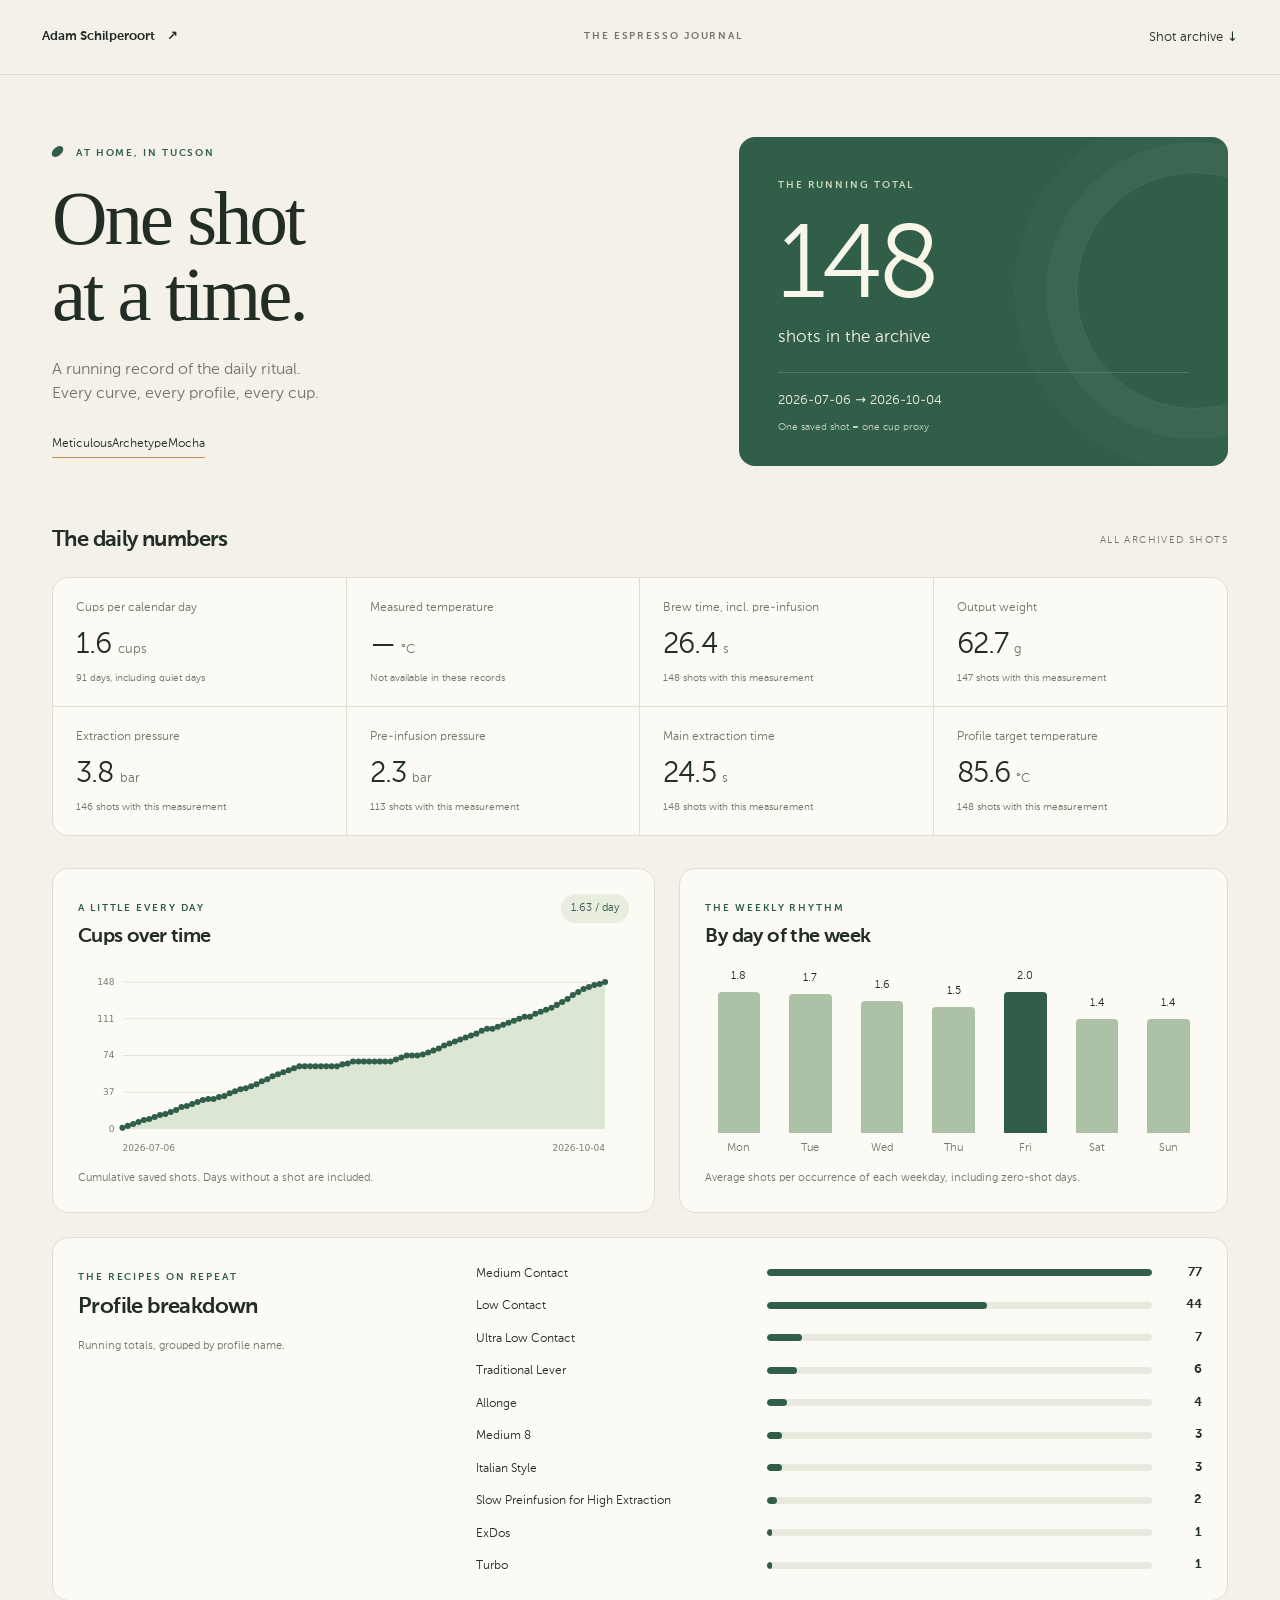
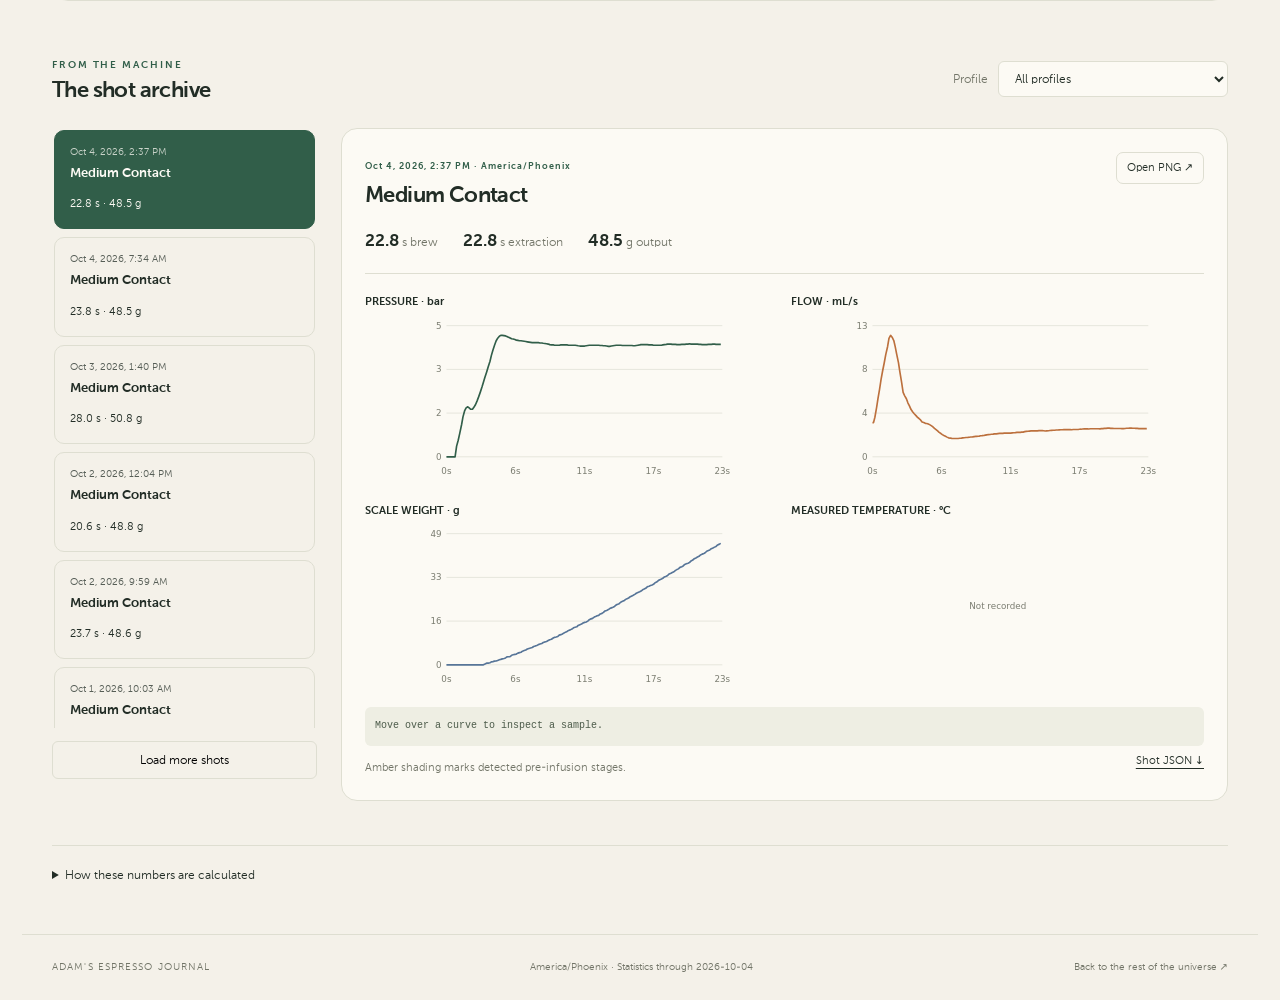
==== espresso/index.html @ 2bc86b88 "Espresso: install dashboard" ====
<!doctype html>
<html lang="en">
<head>
  <meta charset="utf-8">
  <meta name="viewport" content="width=device-width,initial-scale=1">
  <meta name="description" content="Adam's espresso journal: Meticulous extraction curves, profiles and brewing statistics.">
  <title>Espresso journal · Adam Schilperoort</title>
  <link rel="stylesheet" href="style.css">
  <script src="app.js" defer></script>
</head>
<body>
<header class="top"><a href="/">Adam Schilperoort <span>↗</span></a><span class="edition">THE ESPRESSO JOURNAL</span><a href="#shots">Shot archive ↓</a></header>
<main>
  <section class="hero">
    <div><div class="eyebrow"><span class="bean"></span> AT HOME, IN TUCSON</div><h1>One shot<br>at a time.</h1><p>A running record of the daily ritual.<br>Every curve, every profile, every cup.</p><div class="machine" id="machine">Meticulous</div></div>
    <div class="total-card"><span class="eyebrow">THE RUNNING TOTAL</span><strong id="total">—</strong><span class="total-label">shots in the archive</span><div class="rule"></div><p id="date-range">Loading your espresso journal…</p><small>One saved shot = one cup proxy</small></div>
  </section>
  <p id="notice" role="status" class="notice">Loading shot data…</p>
  <section aria-labelledby="averages-title"><div class="section-title"><h2 id="averages-title">The daily numbers</h2><span>ALL ARCHIVED SHOTS</span></div><div id="metrics" class="metrics"></div></section>
  <section class="charts" aria-label="Brewing habits">
    <article class="panel cumulative"><div class="panel-heading"><div><span class="eyebrow">A LITTLE EVERY DAY</span><h2>Cups over time</h2></div><span id="daily-average" class="pill">— / day</span></div><div id="cumulative" class="chart-host"></div><p class="caption">Cumulative saved shots. Days without a shot are included.</p></article>
    <article class="panel"><div class="panel-heading"><div><span class="eyebrow">THE WEEKLY RHYTHM</span><h2>By day of the week</h2></div></div><div id="weekdays" class="weekdays"></div><p class="caption">Average shots per occurrence of each weekday, including zero-shot days.</p></article>
  </section>
  <section class="profiles panel" aria-labelledby="profiles-title"><div><span class="eyebrow">THE RECIPES ON REPEAT</span><h2 id="profiles-title">Profile breakdown</h2><p class="caption">Running totals, grouped by profile name.</p></div><div id="profiles" class="profile-bars"></div></section>
  <section id="shots" aria-labelledby="shots-title"><div class="section-title"><div><span class="eyebrow">FROM THE MACHINE</span><h2 id="shots-title">The shot archive</h2></div><label class="filter">Profile <select id="profile-filter"><option value="">All profiles</option></select></label></div>
    <div class="archive"><aside class="shot-list-panel"><div id="shot-list" class="shot-list"></div><button id="more" class="more" hidden>Load more shots</button></aside>
      <article class="selected panel"><div class="selected-top"><div><span class="eyebrow" id="shot-date">SELECT A SHOT</span><h2 id="shot-name">Extraction curves</h2></div><a id="png-link" class="button" hidden target="_blank" rel="noopener">Open PNG ↗</a></div><div id="shot-metrics" class="shot-metrics"></div><div id="curves" class="curves"><p class="empty">Shots will appear here after the first import.</p></div><div id="readout" class="readout" aria-live="polite">Move over a curve to inspect a sample.</div><div class="selected-footer"><p class="caption">Amber shading marks detected pre-infusion stages.</p><a id="json-link" hidden>Shot JSON ↓</a></div></article>
    </div>
  </section>
  <details class="method"><summary>How these numbers are calculated</summary><p>All timestamps use the displayed local timezone. A saved shot is a cup proxy and can include an aborted brew; this is an archive count, not a physical cup counter. Heating and purge are excluded by matching recorded states to the profile’s stage names.</p><p>Brew time includes pre-infusion. Main extraction time excludes stages identified as pre-infusion. Within a shot, measured pressure and temperature are weighted by the time represented by each sample; across shots, each available shot mean has equal weight. Missing measurements are excluded, never treated as zero. The sample count appears beneath each average.</p><p>Output weight is the peak nonnegative scale reading during brewing and immediate draining, before cup removal/purge. This estimate can include scale noise. Target temperature comes from the profile and is separate from measured temperature. Pre-infusion detection uses configurable stage names/patterns; unnamed or differently named phases may need local configuration.</p><p>Daily averages span the first archived shot through the statistics date, including quiet days. Weekday averages use the number of Mondays, Tuesdays, etc. in that same period. Only history still available when collection began can be imported.</p></details>
</main>
<footer><span>ADAM'S ESPRESSO JOURNAL</span><span id="footer-date">Meticulous · Five-minute collection</span><a href="/">Back to the rest of the universe ↗</a></footer>
</body>
</html>
---- espresso/style.css ----
@font-face{font-family:Museo;src:url('/nc_assets/fonts/museo-sans-300-webfont.woff') format('woff');font-weight:300;font-display:swap}
@font-face{font-family:Museo;src:url('/nc_assets/fonts/museo-sans-700-webfont.woff') format('woff');font-weight:700;font-display:swap}
:root{--paper:#f4f1e9;--card:#fcfaf4;--ink:#222d26;--muted:#727568;--green:#315e49;--line:#deded1;--amber:#c9904d;--round:16px}
*{box-sizing:border-box}html{scroll-behavior:smooth}body{margin:0;background:var(--paper);color:var(--ink);font-family:Museo,system-ui,-apple-system,sans-serif;font-weight:300;line-height:1.5}a{color:inherit;text-underline-offset:4px}button,select{font:inherit}button,a,select{touch-action:manipulation}button:focus-visible,a:focus-visible,select:focus-visible,summary:focus-visible{outline:3px solid var(--amber);outline-offset:4px}
.top{max-width:1320px;margin:auto;padding:27px 42px;display:flex;align-items:center;justify-content:space-between;border-bottom:1px solid var(--line);font-size:13px}.top a{text-decoration:none}.top a:first-child{font-weight:700}.top a span{margin-left:9px}.edition,.eyebrow{font-size:10px;font-weight:700;letter-spacing:1.9px}.edition{color:var(--muted)}main{max-width:1236px;margin:auto;padding:0 30px 50px}.hero{display:grid;grid-template-columns:1.2fr 1fr;gap:100px;align-items:center;padding:62px 0 58px}.hero h1{font-family:Georgia,serif;font-weight:400;font-size:clamp(52px,6vw,88px);line-height:.99;letter-spacing:-3px;margin:20px 0 24px}.hero p{color:var(--muted);font-size:16px}.eyebrow{color:var(--green)}.bean{display:inline-block;width:9px;height:13px;background:var(--green);border-radius:65% 40% 65% 40%;transform:rotate(35deg);margin:0 10px -2px 1px}.machine{display:inline-block;margin-top:13px;font-size:12px;border-bottom:1px solid var(--amber);padding-bottom:5px}.total-card{background:var(--green);color:#f8f5e9;border-radius:var(--round);padding:34px 39px 29px;position:relative;overflow:hidden;min-height:320px}.total-card:after{content:'';position:absolute;width:235px;height:235px;border:1px solid #ffffff18;border-radius:50%;right:-85px;top:35px;box-shadow:0 0 0 30px #ffffff08,0 0 0 62px #ffffff04;pointer-events:none}.total-card .eyebrow{color:#cdd6bb}.total-card strong{display:block;font-size:104px;line-height:1.2;font-weight:300;letter-spacing:-5px;margin-top:5px}.total-label{font-size:17px}.rule{height:1px;background:#ffffff28;margin-top:22px}.total-card p{color:#ecebdd;font-size:13px;margin:17px 0 4px}.total-card small{font-size:10px;color:#c5d0b9}.notice{font-size:13px;padding:12px 16px;border:1px solid var(--line);border-radius:8px}.notice:empty{display:none}.section-title{display:flex;align-items:center;justify-content:space-between;gap:18px;margin:0 0 20px}.section-title h2{margin:0}.section-title>span{font-size:10px;letter-spacing:1.4px;color:var(--muted)}h2{font-weight:700;font-size:22px;letter-spacing:-.6px;margin:4px 0 8px}.metrics{display:grid;grid-template-columns:repeat(4,1fr);border:1px solid var(--line);border-radius:var(--round);overflow:hidden;margin-bottom:32px;background:var(--card)}.metric{padding:20px 23px;border-right:1px solid var(--line);border-bottom:1px solid var(--line)}.metric:nth-child(4n){border-right:0}.metric:nth-last-child(-n+4){border-bottom:0}.metric label{display:block;color:var(--muted);font-size:12px}.metric strong{font-size:29px;font-weight:300;line-height:1.9;letter-spacing:-.8px}.metric .unit{font-size:13px;color:var(--muted);margin-left:6px}.metric small{display:block;font-size:10px;color:var(--muted)}.charts{display:grid;grid-template-columns:1.1fr 1fr;gap:24px;margin-bottom:24px}.panel{background:var(--card);border:1px solid var(--line);border-radius:var(--round);padding:25px}.panel-heading{display:flex;align-items:flex-start;justify-content:space-between;gap:12px}.panel-heading h2{font-size:20px}.pill{font-size:11px;padding:6px 10px;background:#e8eddf;border-radius:25px;white-space:nowrap;color:var(--green)}.caption{font-size:11px;color:var(--muted);margin:14px 0 0}.chart-host{height:186px;margin-top:10px}.chart-host svg{width:100%;height:100%}.weekdays{height:196px;display:flex;align-items:end;justify-content:space-around;gap:11px;padding:32px 3px 0}.weekday{height:100%;display:flex;flex-direction:column;justify-content:end;align-items:center;width:100%;gap:7px}.weekday .bar{min-height:2px;width:70%;background:#adc1a6;border-radius:4px 4px 0 0;position:relative}.weekday .bar.peak{background:var(--green)}.weekday .bar span{position:absolute;top:-24px;left:50%;transform:translateX(-50%);font-size:11px}.weekday label{font-size:11px;color:var(--muted)}.profiles{display:grid;grid-template-columns:1fr 2fr;gap:35px;align-items:start;margin-bottom:50px}.profile-bars{display:grid;gap:13px}.profile-row{display:grid;grid-template-columns:minmax(100px,1fr) 1.4fr 34px;gap:16px;align-items:center;font-size:12px}.profile-name{overflow-wrap:anywhere}.track{height:7px;background:#e9e8dd;border-radius:9px;overflow:hidden}.track div{height:100%;background:var(--green);border-radius:9px}.profile-row b{text-align:right;font-size:13px}.filter{font-size:12px;display:flex;gap:10px;align-items:center;color:var(--muted)}select{background:var(--card);border:1px solid var(--line);border-radius:6px;padding:9px 12px;max-width:230px;color:var(--ink);font-size:12px}.archive{display:grid;grid-template-columns:265px minmax(0,1fr);gap:24px}.shot-list-panel{min-width:0}.shot-list{display:grid;gap:8px;max-height:600px;overflow:auto;padding:2px}.shot-row{background:transparent;border:1px solid var(--line);border-radius:10px;padding:14px 15px;text-align:left;width:100%;color:var(--ink);cursor:pointer}.shot-row:hover{background:#eeede1}.shot-row.active{background:var(--green);color:var(--card);border-color:var(--green)}.shot-row span{display:block;font-size:10px;opacity:.75}.shot-row strong{display:block;font-size:13px;margin:4px 0 7px;overflow-wrap:anywhere}.shot-row small{font-size:11px}.selected{padding:23px;min-width:0}.selected-top{display:flex;align-items:start;justify-content:space-between;gap:12px}.selected-top h2{overflow-wrap:anywhere}.selected-top .eyebrow{font-size:9px;letter-spacing:1px}.button{display:inline-block;border:1px solid var(--line);border-radius:7px;padding:7px 10px;white-space:nowrap;font-size:11px;text-decoration:none}.shot-metrics{display:flex;gap:25px;flex-wrap:wrap;border-bottom:1px solid var(--line);padding:8px 0 19px;margin-bottom:17px;font-size:12px;color:var(--muted)}.shot-metrics b{font-weight:700;font-size:17px;color:var(--ink);margin-right:3px}.curves{display:grid;grid-template-columns:1fr 1fr;gap:16px 12px}.curve{min-width:0}.curve h3{font-size:11px;font-weight:700;margin:3px 0}.curve svg{display:block;width:100%;height:170px;overflow:visible;touch-action:pan-y}.readout{font:10px/1.7 ui-monospace,monospace;background:#eeeee3;min-height:39px;padding:10px;border-radius:6px;margin-top:15px;color:#4c5b4a}.selected-footer{display:flex;align-items:center;justify-content:space-between;gap:10px}.selected-footer a{font-size:11px;white-space:nowrap}.more{margin:13px 0;width:100%;background:transparent;border:1px solid var(--line);padding:9px;border-radius:6px;cursor:pointer;font-size:12px}.method{border-top:1px solid var(--line);margin-top:44px;padding-top:20px;font-size:12px;color:var(--muted)}.method summary{cursor:pointer;color:var(--ink)}.method p{max-width:900px}.empty{color:var(--muted);font-size:13px}.error{color:#984a37}footer{border-top:1px solid var(--line);max-width:1236px;margin:auto;padding:25px 30px;display:flex;justify-content:space-between;gap:18px;font-size:10px;color:var(--muted)}footer span:first-child{letter-spacing:1.1px}footer a{text-decoration:none}svg text{font-family:system-ui,sans-serif;fill:#7a7c70;font-size:9px}[hidden]{display:none!important}
@media(min-width:1400px){.hero{gap:160px}}
@media(max-width:900px){.hero{gap:40px}.archive{grid-template-columns:220px minmax(0,1fr)}.curves{grid-template-columns:1fr}.metric{padding:16px}.profiles{grid-template-columns:1fr;gap:20px}.charts{gap:15px}.panel{padding:20px}.total-card{padding:28px}}
@media(max-width:640px){.top{padding:20px}.edition{display:none}main{padding:0 18px 30px}.hero{padding:36px 0;grid-template-columns:1fr;gap:27px}.hero h1{font-size:66px}.hero p{font-size:14px}.total-card{min-height:0;padding:25px}.total-card strong{font-size:85px}.metrics{grid-template-columns:1fr 1fr}.metric:nth-child(2n){border-right:0}.metric:nth-last-child(-n+4){border-bottom:1px solid var(--line)}.metric:nth-last-child(-n+2){border-bottom:0}.charts,.archive{grid-template-columns:1fr}.section-title{align-items:end}.section-title>span{font-size:8px}.shot-list{max-height:250px;grid-template-columns:1fr 1fr}.curves{grid-template-columns:1fr 1fr}.selected{padding:16px}.selected-top{flex-wrap:wrap}.curves svg{height:145px}.filter{display:block}.filter select{display:block;max-width:150px}.profile-row{grid-template-columns:minmax(110px,1fr) 1fr 25px;gap:10px}.profiles{margin-bottom:35px}.shot-metrics{gap:14px}.selected-footer{align-items:end}.selected-footer .caption{font-size:10px}footer{padding:20px;flex-wrap:wrap}footer span:nth-child(2){display:none}}
@media(prefers-reduced-motion:reduce){html{scroll-behavior:auto}}
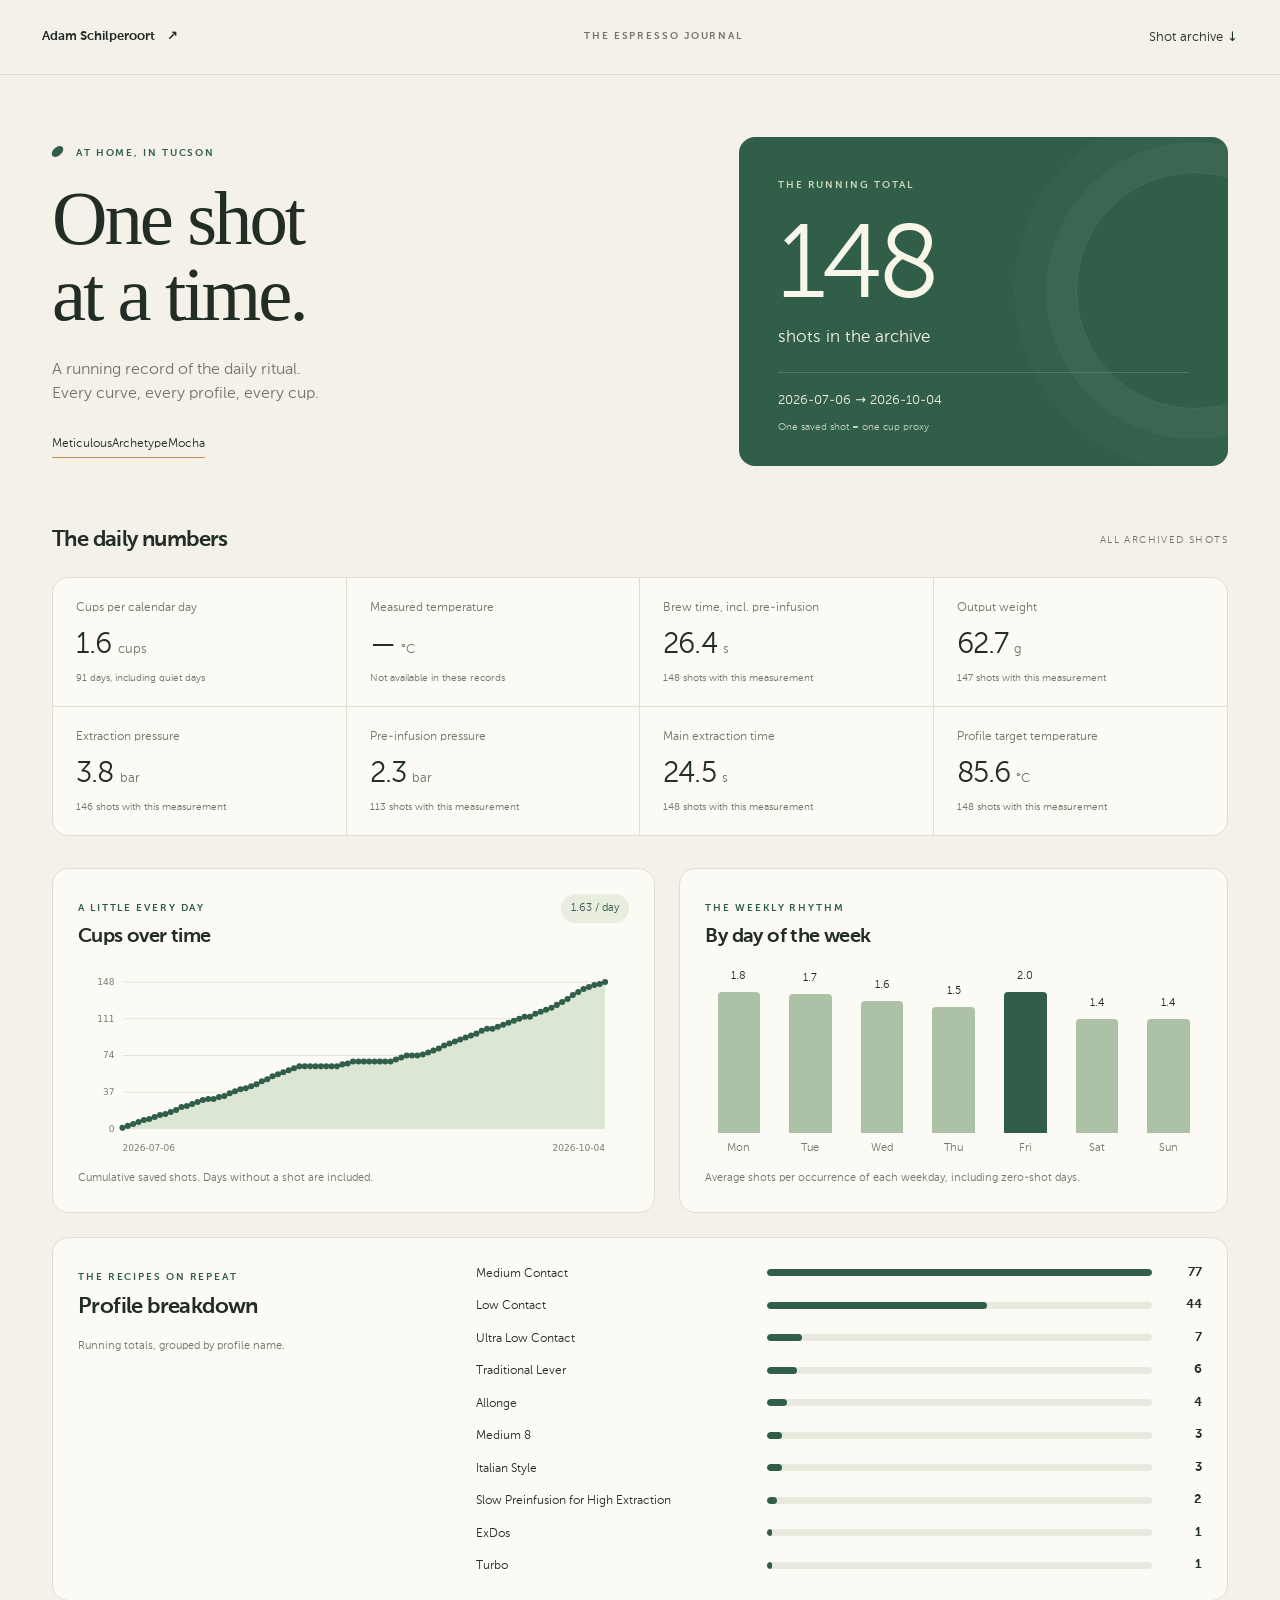
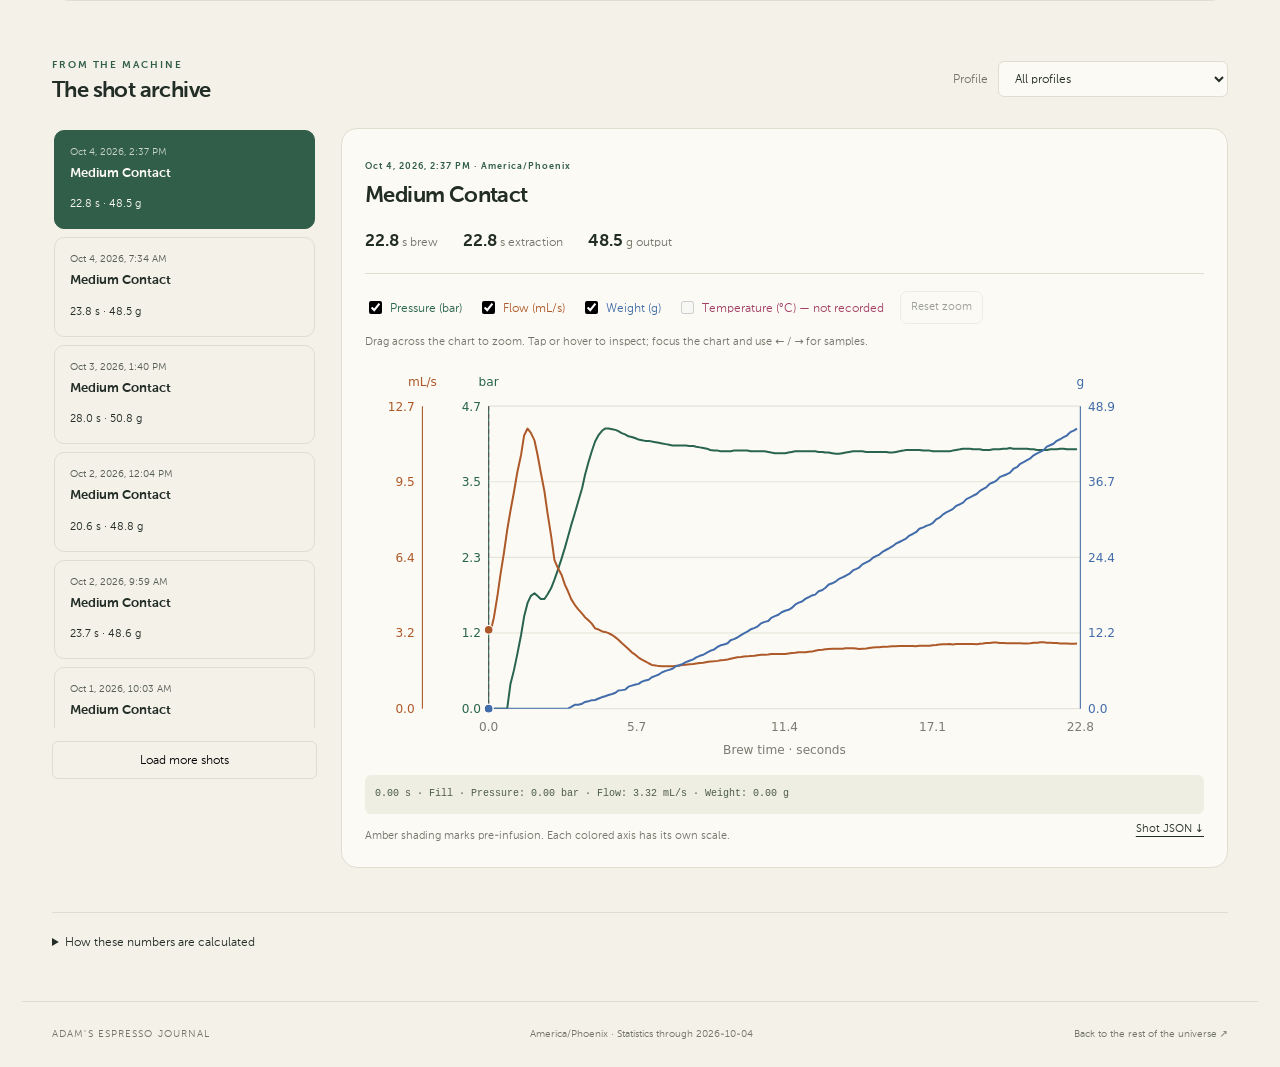
==== commit 2d3f24f5: "Espresso: install dashboard" ====
--- a/espresso/index.html
+++ b/espresso/index.html
@@ -5,8 +5,8 @@
   <meta name="viewport" content="width=device-width,initial-scale=1">
   <meta name="description" content="Adam's espresso journal: Meticulous extraction curves, profiles and brewing statistics.">
   <title>Espresso journal · Adam Schilperoort</title>
-  <link rel="stylesheet" href="style.css">
-  <script src="app.js" defer></script>
+  <link rel="stylesheet" href="style.css?v=1.2">
+  <script src="app.js?v=1.2" defer></script>
 </head>
 <body>
 <header class="top"><a href="/">Adam Schilperoort <span>↗</span></a><span class="edition">THE ESPRESSO JOURNAL</span><a href="#shots">Shot archive ↓</a></header>
@@ -24,7 +24,7 @@
   <section class="profiles panel" aria-labelledby="profiles-title"><div><span class="eyebrow">THE RECIPES ON REPEAT</span><h2 id="profiles-title">Profile breakdown</h2><p class="caption">Running totals, grouped by profile name.</p></div><div id="profiles" class="profile-bars"></div></section>
   <section id="shots" aria-labelledby="shots-title"><div class="section-title"><div><span class="eyebrow">FROM THE MACHINE</span><h2 id="shots-title">The shot archive</h2></div><label class="filter">Profile <select id="profile-filter"><option value="">All profiles</option></select></label></div>
     <div class="archive"><aside class="shot-list-panel"><div id="shot-list" class="shot-list"></div><button id="more" class="more" hidden>Load more shots</button></aside>
-      <article class="selected panel"><div class="selected-top"><div><span class="eyebrow" id="shot-date">SELECT A SHOT</span><h2 id="shot-name">Extraction curves</h2></div><a id="png-link" class="button" hidden target="_blank" rel="noopener">Open PNG ↗</a></div><div id="shot-metrics" class="shot-metrics"></div><div id="curves" class="curves"><p class="empty">Shots will appear here after the first import.</p></div><div id="readout" class="readout" aria-live="polite">Move over a curve to inspect a sample.</div><div class="selected-footer"><p class="caption">Amber shading marks detected pre-infusion stages.</p><a id="json-link" hidden>Shot JSON ↓</a></div></article>
+      <article class="selected panel"><div class="selected-top"><div><span class="eyebrow" id="shot-date">SELECT A SHOT</span><h2 id="shot-name">Extraction curves</h2></div></div><div id="shot-metrics" class="shot-metrics"></div><div id="curves" class="curves"><p class="empty">Shots will appear here after the first import.</p></div><div id="readout" class="readout" aria-live="polite">Move over the chart or use arrow keys to inspect samples.</div><div class="selected-footer"><p class="caption">Amber shading marks pre-infusion. Each colored axis has its own scale.</p><a id="json-link" hidden>Shot JSON ↓</a></div></article>
     </div>
   </section>
   <details class="method"><summary>How these numbers are calculated</summary><p>All timestamps use the displayed local timezone. A saved shot is a cup proxy and can include an aborted brew; this is an archive count, not a physical cup counter. Heating and purge are excluded by matching recorded states to the profile’s stage names.</p><p>Brew time includes pre-infusion. Main extraction time excludes stages identified as pre-infusion. Within a shot, measured pressure and temperature are weighted by the time represented by each sample; across shots, each available shot mean has equal weight. Missing measurements are excluded, never treated as zero. The sample count appears beneath each average.</p><p>Output weight is the peak nonnegative scale reading during brewing and immediate draining, before cup removal/purge. This estimate can include scale noise. Target temperature comes from the profile and is separate from measured temperature. Pre-infusion detection uses configurable stage names/patterns; unnamed or differently named phases may need local configuration.</p><p>Daily averages span the first archived shot through the statistics date, including quiet days. Weekday averages use the number of Mondays, Tuesdays, etc. in that same period. Only history still available when collection began can be imported.</p></details>
--- a/espresso/style.css
+++ b/espresso/style.css
@@ -7,3 +7,7 @@
 @media(max-width:900px){.hero{gap:40px}.archive{grid-template-columns:220px minmax(0,1fr)}.curves{grid-template-columns:1fr}.metric{padding:16px}.profiles{grid-template-columns:1fr;gap:20px}.charts{gap:15px}.panel{padding:20px}.total-card{padding:28px}}
 @media(max-width:640px){.top{padding:20px}.edition{display:none}main{padding:0 18px 30px}.hero{padding:36px 0;grid-template-columns:1fr;gap:27px}.hero h1{font-size:66px}.hero p{font-size:14px}.total-card{min-height:0;padding:25px}.total-card strong{font-size:85px}.metrics{grid-template-columns:1fr 1fr}.metric:nth-child(2n){border-right:0}.metric:nth-last-child(-n+4){border-bottom:1px solid var(--line)}.metric:nth-last-child(-n+2){border-bottom:0}.charts,.archive{grid-template-columns:1fr}.section-title{align-items:end}.section-title>span{font-size:8px}.shot-list{max-height:250px;grid-template-columns:1fr 1fr}.curves{grid-template-columns:1fr 1fr}.selected{padding:16px}.selected-top{flex-wrap:wrap}.curves svg{height:145px}.filter{display:block}.filter select{display:block;max-width:150px}.profile-row{grid-template-columns:minmax(110px,1fr) 1fr 25px;gap:10px}.profiles{margin-bottom:35px}.shot-metrics{gap:14px}.selected-footer{align-items:end}.selected-footer .caption{font-size:10px}footer{padding:20px;flex-wrap:wrap}footer span:nth-child(2){display:none}}
 @media(prefers-reduced-motion:reduce){html{scroll-behavior:auto}}
+
+/* One responsive overlay; narrow screens scroll instead of shrinking axis labels. */
+.curves{display:block}.plot-controls{display:flex;flex-wrap:wrap;gap:10px 16px;align-items:center;font-size:12px}.plot-controls label{display:flex;align-items:center;gap:5px;cursor:pointer}.plot-controls input{accent-color:currentColor}.plot-controls button{background:transparent;cursor:pointer;color:var(--ink)}.plot-controls button:disabled{opacity:.45;cursor:default}.plot-scroll{overflow-x:auto;margin-top:12px}.plot-scroll svg{display:block;width:100%;min-width:560px;height:auto;touch-action:pan-y}.plot-scroll svg text{font-size:11px}.plot-scroll svg:focus-visible{outline:2px solid var(--green);outline-offset:-2px}.overlay .caption{margin-top:10px}
+@media(min-width:901px) and (max-width:1150px){.archive{grid-template-columns:190px minmax(0,1fr)}}
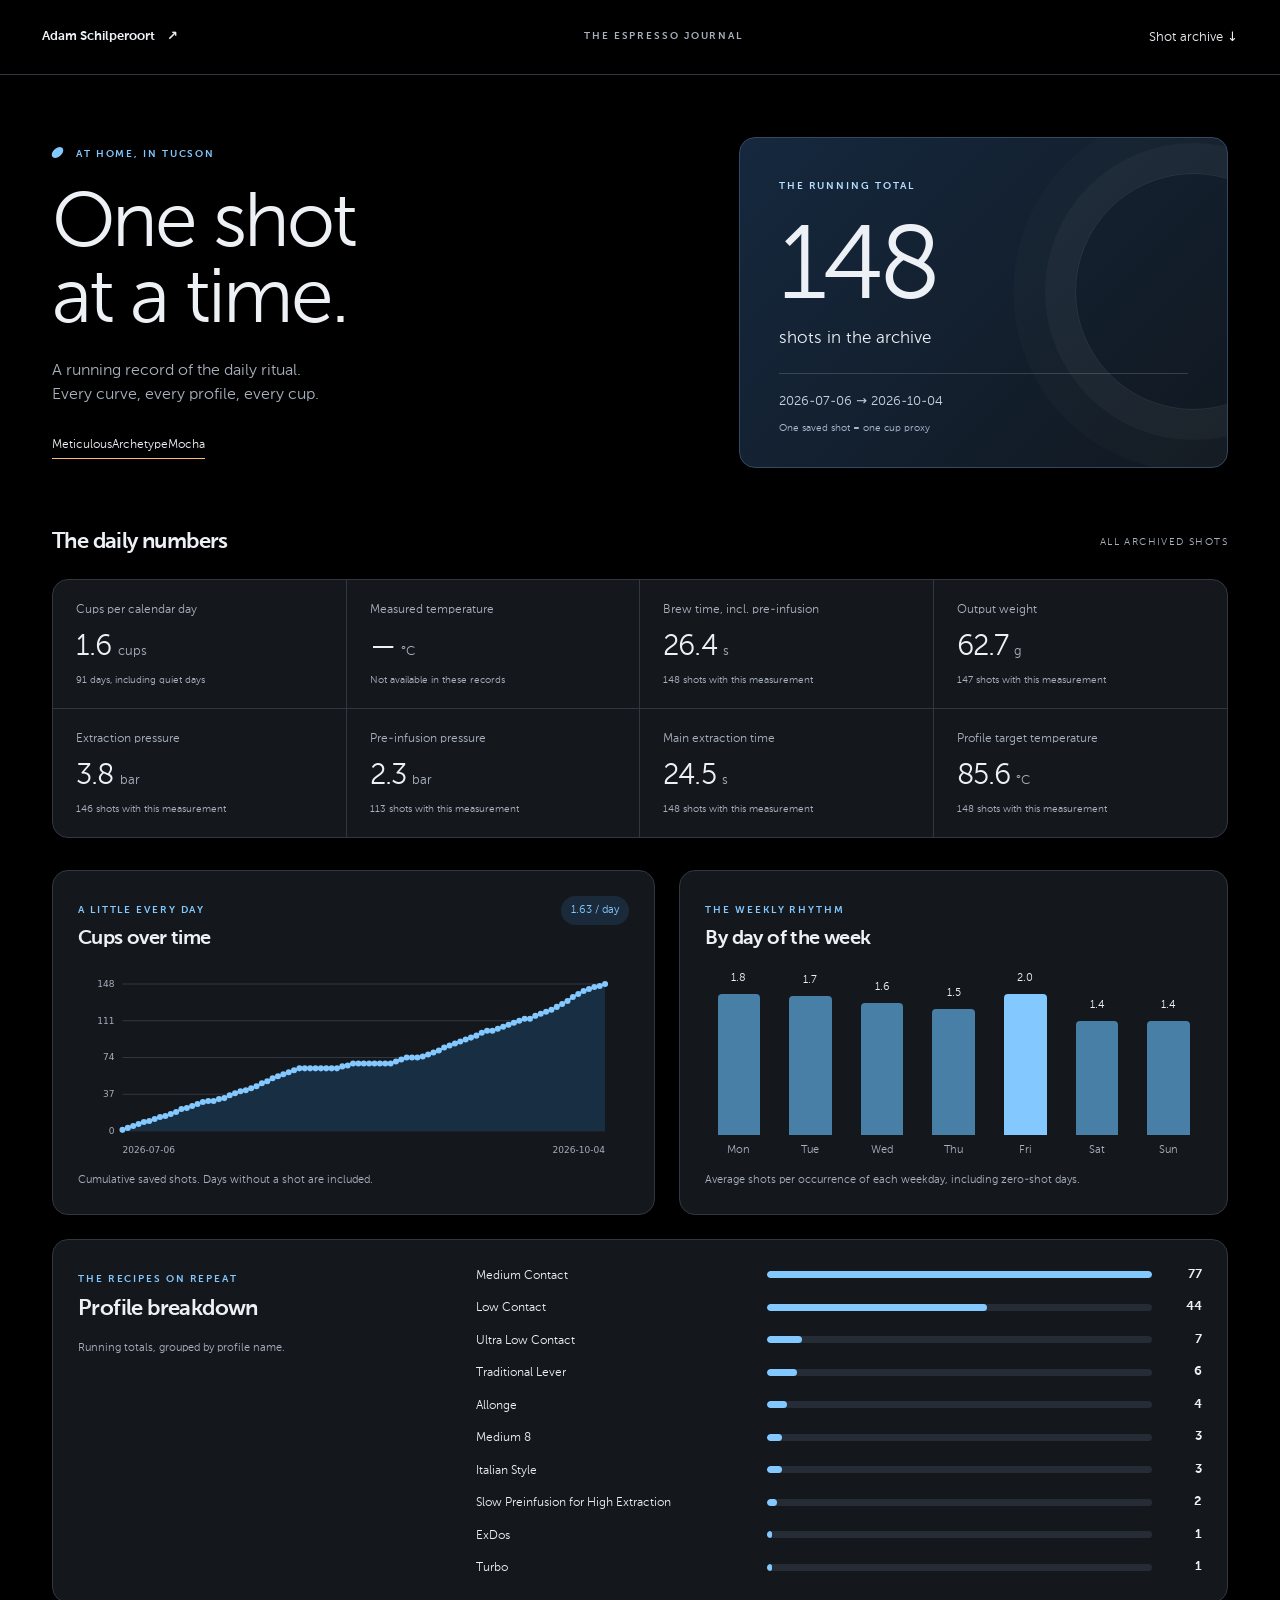
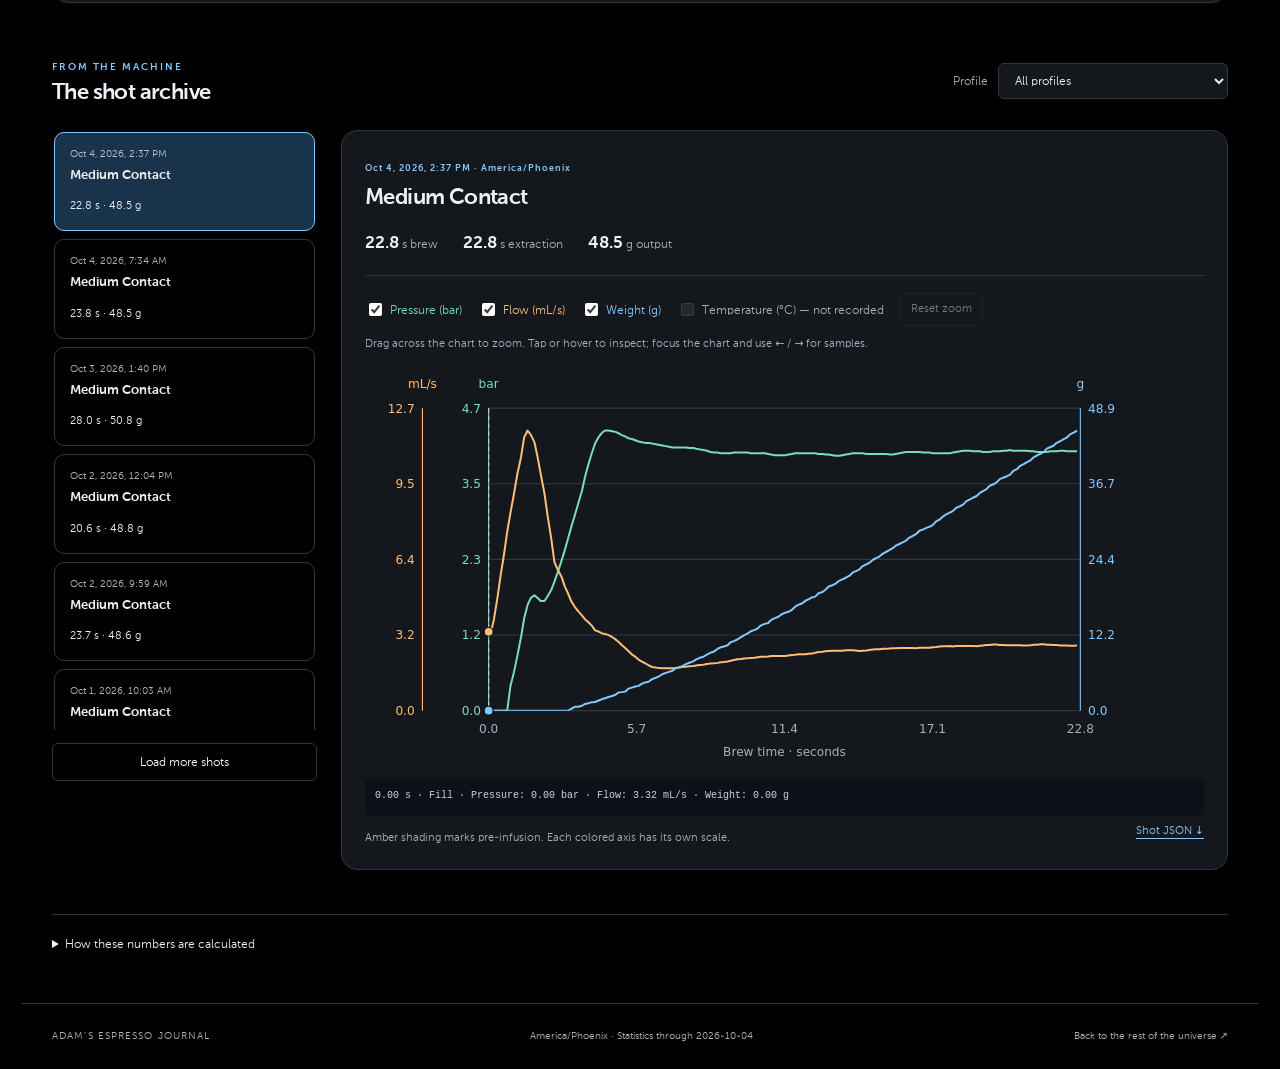
==== commit 15167fe5: "Espresso: install dashboard" ====
--- a/espresso/index.html
+++ b/espresso/index.html
@@ -2,11 +2,13 @@
 <html lang="en">
 <head>
   <meta charset="utf-8">
+  <meta name="theme-color" content="#000000">
+  <meta name="color-scheme" content="dark">
   <meta name="viewport" content="width=device-width,initial-scale=1">
   <meta name="description" content="Adam's espresso journal: Meticulous extraction curves, profiles and brewing statistics.">
   <title>Espresso journal · Adam Schilperoort</title>
-  <link rel="stylesheet" href="style.css?v=1.2">
-  <script src="app.js?v=1.2" defer></script>
+  <link rel="stylesheet" href="style.css?v=1.2.1">
+  <script src="app.js?v=1.2.1" defer></script>
 </head>
 <body>
 <header class="top"><a href="/">Adam Schilperoort <span>↗</span></a><span class="edition">THE ESPRESSO JOURNAL</span><a href="#shots">Shot archive ↓</a></header>
--- a/espresso/style.css
+++ b/espresso/style.css
@@ -1,8 +1,8 @@
 @font-face{font-family:Museo;src:url('/nc_assets/fonts/museo-sans-300-webfont.woff') format('woff');font-weight:300;font-display:swap}
 @font-face{font-family:Museo;src:url('/nc_assets/fonts/museo-sans-700-webfont.woff') format('woff');font-weight:700;font-display:swap}
-:root{--paper:#f4f1e9;--card:#fcfaf4;--ink:#222d26;--muted:#727568;--green:#315e49;--line:#deded1;--amber:#c9904d;--round:16px}
+:root{color-scheme:dark;--paper:#000000;--card:#14171c;--ink:#edf0f5;--muted:#a8b0bd;--green:#83c8ff;--line:#303741;--amber:#ffbc75;--round:16px}
 *{box-sizing:border-box}html{scroll-behavior:smooth}body{margin:0;background:var(--paper);color:var(--ink);font-family:Museo,system-ui,-apple-system,sans-serif;font-weight:300;line-height:1.5}a{color:inherit;text-underline-offset:4px}button,select{font:inherit}button,a,select{touch-action:manipulation}button:focus-visible,a:focus-visible,select:focus-visible,summary:focus-visible{outline:3px solid var(--amber);outline-offset:4px}
-.top{max-width:1320px;margin:auto;padding:27px 42px;display:flex;align-items:center;justify-content:space-between;border-bottom:1px solid var(--line);font-size:13px}.top a{text-decoration:none}.top a:first-child{font-weight:700}.top a span{margin-left:9px}.edition,.eyebrow{font-size:10px;font-weight:700;letter-spacing:1.9px}.edition{color:var(--muted)}main{max-width:1236px;margin:auto;padding:0 30px 50px}.hero{display:grid;grid-template-columns:1.2fr 1fr;gap:100px;align-items:center;padding:62px 0 58px}.hero h1{font-family:Georgia,serif;font-weight:400;font-size:clamp(52px,6vw,88px);line-height:.99;letter-spacing:-3px;margin:20px 0 24px}.hero p{color:var(--muted);font-size:16px}.eyebrow{color:var(--green)}.bean{display:inline-block;width:9px;height:13px;background:var(--green);border-radius:65% 40% 65% 40%;transform:rotate(35deg);margin:0 10px -2px 1px}.machine{display:inline-block;margin-top:13px;font-size:12px;border-bottom:1px solid var(--amber);padding-bottom:5px}.total-card{background:var(--green);color:#f8f5e9;border-radius:var(--round);padding:34px 39px 29px;position:relative;overflow:hidden;min-height:320px}.total-card:after{content:'';position:absolute;width:235px;height:235px;border:1px solid #ffffff18;border-radius:50%;right:-85px;top:35px;box-shadow:0 0 0 30px #ffffff08,0 0 0 62px #ffffff04;pointer-events:none}.total-card .eyebrow{color:#cdd6bb}.total-card strong{display:block;font-size:104px;line-height:1.2;font-weight:300;letter-spacing:-5px;margin-top:5px}.total-label{font-size:17px}.rule{height:1px;background:#ffffff28;margin-top:22px}.total-card p{color:#ecebdd;font-size:13px;margin:17px 0 4px}.total-card small{font-size:10px;color:#c5d0b9}.notice{font-size:13px;padding:12px 16px;border:1px solid var(--line);border-radius:8px}.notice:empty{display:none}.section-title{display:flex;align-items:center;justify-content:space-between;gap:18px;margin:0 0 20px}.section-title h2{margin:0}.section-title>span{font-size:10px;letter-spacing:1.4px;color:var(--muted)}h2{font-weight:700;font-size:22px;letter-spacing:-.6px;margin:4px 0 8px}.metrics{display:grid;grid-template-columns:repeat(4,1fr);border:1px solid var(--line);border-radius:var(--round);overflow:hidden;margin-bottom:32px;background:var(--card)}.metric{padding:20px 23px;border-right:1px solid var(--line);border-bottom:1px solid var(--line)}.metric:nth-child(4n){border-right:0}.metric:nth-last-child(-n+4){border-bottom:0}.metric label{display:block;color:var(--muted);font-size:12px}.metric strong{font-size:29px;font-weight:300;line-height:1.9;letter-spacing:-.8px}.metric .unit{font-size:13px;color:var(--muted);margin-left:6px}.metric small{display:block;font-size:10px;color:var(--muted)}.charts{display:grid;grid-template-columns:1.1fr 1fr;gap:24px;margin-bottom:24px}.panel{background:var(--card);border:1px solid var(--line);border-radius:var(--round);padding:25px}.panel-heading{display:flex;align-items:flex-start;justify-content:space-between;gap:12px}.panel-heading h2{font-size:20px}.pill{font-size:11px;padding:6px 10px;background:#e8eddf;border-radius:25px;white-space:nowrap;color:var(--green)}.caption{font-size:11px;color:var(--muted);margin:14px 0 0}.chart-host{height:186px;margin-top:10px}.chart-host svg{width:100%;height:100%}.weekdays{height:196px;display:flex;align-items:end;justify-content:space-around;gap:11px;padding:32px 3px 0}.weekday{height:100%;display:flex;flex-direction:column;justify-content:end;align-items:center;width:100%;gap:7px}.weekday .bar{min-height:2px;width:70%;background:#adc1a6;border-radius:4px 4px 0 0;position:relative}.weekday .bar.peak{background:var(--green)}.weekday .bar span{position:absolute;top:-24px;left:50%;transform:translateX(-50%);font-size:11px}.weekday label{font-size:11px;color:var(--muted)}.profiles{display:grid;grid-template-columns:1fr 2fr;gap:35px;align-items:start;margin-bottom:50px}.profile-bars{display:grid;gap:13px}.profile-row{display:grid;grid-template-columns:minmax(100px,1fr) 1.4fr 34px;gap:16px;align-items:center;font-size:12px}.profile-name{overflow-wrap:anywhere}.track{height:7px;background:#e9e8dd;border-radius:9px;overflow:hidden}.track div{height:100%;background:var(--green);border-radius:9px}.profile-row b{text-align:right;font-size:13px}.filter{font-size:12px;display:flex;gap:10px;align-items:center;color:var(--muted)}select{background:var(--card);border:1px solid var(--line);border-radius:6px;padding:9px 12px;max-width:230px;color:var(--ink);font-size:12px}.archive{display:grid;grid-template-columns:265px minmax(0,1fr);gap:24px}.shot-list-panel{min-width:0}.shot-list{display:grid;gap:8px;max-height:600px;overflow:auto;padding:2px}.shot-row{background:transparent;border:1px solid var(--line);border-radius:10px;padding:14px 15px;text-align:left;width:100%;color:var(--ink);cursor:pointer}.shot-row:hover{background:#eeede1}.shot-row.active{background:var(--green);color:var(--card);border-color:var(--green)}.shot-row span{display:block;font-size:10px;opacity:.75}.shot-row strong{display:block;font-size:13px;margin:4px 0 7px;overflow-wrap:anywhere}.shot-row small{font-size:11px}.selected{padding:23px;min-width:0}.selected-top{display:flex;align-items:start;justify-content:space-between;gap:12px}.selected-top h2{overflow-wrap:anywhere}.selected-top .eyebrow{font-size:9px;letter-spacing:1px}.button{display:inline-block;border:1px solid var(--line);border-radius:7px;padding:7px 10px;white-space:nowrap;font-size:11px;text-decoration:none}.shot-metrics{display:flex;gap:25px;flex-wrap:wrap;border-bottom:1px solid var(--line);padding:8px 0 19px;margin-bottom:17px;font-size:12px;color:var(--muted)}.shot-metrics b{font-weight:700;font-size:17px;color:var(--ink);margin-right:3px}.curves{display:grid;grid-template-columns:1fr 1fr;gap:16px 12px}.curve{min-width:0}.curve h3{font-size:11px;font-weight:700;margin:3px 0}.curve svg{display:block;width:100%;height:170px;overflow:visible;touch-action:pan-y}.readout{font:10px/1.7 ui-monospace,monospace;background:#eeeee3;min-height:39px;padding:10px;border-radius:6px;margin-top:15px;color:#4c5b4a}.selected-footer{display:flex;align-items:center;justify-content:space-between;gap:10px}.selected-footer a{font-size:11px;white-space:nowrap}.more{margin:13px 0;width:100%;background:transparent;border:1px solid var(--line);padding:9px;border-radius:6px;cursor:pointer;font-size:12px}.method{border-top:1px solid var(--line);margin-top:44px;padding-top:20px;font-size:12px;color:var(--muted)}.method summary{cursor:pointer;color:var(--ink)}.method p{max-width:900px}.empty{color:var(--muted);font-size:13px}.error{color:#984a37}footer{border-top:1px solid var(--line);max-width:1236px;margin:auto;padding:25px 30px;display:flex;justify-content:space-between;gap:18px;font-size:10px;color:var(--muted)}footer span:first-child{letter-spacing:1.1px}footer a{text-decoration:none}svg text{font-family:system-ui,sans-serif;fill:#7a7c70;font-size:9px}[hidden]{display:none!important}
+.top{max-width:1320px;margin:auto;padding:27px 42px;display:flex;align-items:center;justify-content:space-between;border-bottom:1px solid var(--line);font-size:13px}.top a{text-decoration:none}.top a:first-child{font-weight:700}.top a span{margin-left:9px}.edition,.eyebrow{font-size:10px;font-weight:700;letter-spacing:1.9px}.edition{color:var(--muted)}main{max-width:1236px;margin:auto;padding:0 30px 50px}.hero{display:grid;grid-template-columns:1.2fr 1fr;gap:100px;align-items:center;padding:62px 0 58px}.hero h1{font-family:Museo,system-ui,sans-serif;font-weight:400;font-size:clamp(52px,6vw,88px);line-height:.99;letter-spacing:-3px;margin:20px 0 24px}.hero p{color:var(--muted);font-size:16px}.eyebrow{color:var(--green)}.bean{display:inline-block;width:9px;height:13px;background:var(--green);border-radius:65% 40% 65% 40%;transform:rotate(35deg);margin:0 10px -2px 1px}.machine{display:inline-block;margin-top:13px;font-size:12px;border-bottom:1px solid var(--amber);padding-bottom:5px}.total-card{background:linear-gradient(135deg,#15283e,#111820);border:1px solid #34485f;color:#edf0f5;border-radius:var(--round);padding:34px 39px 29px;position:relative;overflow:hidden;min-height:320px}.total-card:after{content:'';position:absolute;width:235px;height:235px;border:1px solid #ffffff18;border-radius:50%;right:-85px;top:35px;box-shadow:0 0 0 30px #ffffff08,0 0 0 62px #ffffff04;pointer-events:none}.total-card .eyebrow{color:#b7dfff}.total-card strong{display:block;font-size:104px;line-height:1.2;font-weight:300;letter-spacing:-5px;margin-top:5px}.total-label{font-size:17px}.rule{height:1px;background:#ffffff28;margin-top:22px}.total-card p{color:#c6d0dd;font-size:13px;margin:17px 0 4px}.total-card small{font-size:10px;color:#a8b9cd}.notice{font-size:13px;padding:12px 16px;border:1px solid var(--line);border-radius:8px}.notice:empty{display:none}.section-title{display:flex;align-items:center;justify-content:space-between;gap:18px;margin:0 0 20px}.section-title h2{margin:0}.section-title>span{font-size:10px;letter-spacing:1.4px;color:var(--muted)}h2{font-weight:700;font-size:22px;letter-spacing:-.6px;margin:4px 0 8px}.metrics{display:grid;grid-template-columns:repeat(4,1fr);border:1px solid var(--line);border-radius:var(--round);overflow:hidden;margin-bottom:32px;background:var(--card)}.metric{padding:20px 23px;border-right:1px solid var(--line);border-bottom:1px solid var(--line)}.metric:nth-child(4n){border-right:0}.metric:nth-last-child(-n+4){border-bottom:0}.metric label{display:block;color:var(--muted);font-size:12px}.metric strong{font-size:29px;font-weight:300;line-height:1.9;letter-spacing:-.8px}.metric .unit{font-size:13px;color:var(--muted);margin-left:6px}.metric small{display:block;font-size:10px;color:var(--muted)}.charts{display:grid;grid-template-columns:1.1fr 1fr;gap:24px;margin-bottom:24px}.panel{background:var(--card);border:1px solid var(--line);border-radius:var(--round);padding:25px}.panel-heading{display:flex;align-items:flex-start;justify-content:space-between;gap:12px}.panel-heading h2{font-size:20px}.pill{font-size:11px;padding:6px 10px;background:#1b2a3a;border-radius:25px;white-space:nowrap;color:var(--green)}.caption{font-size:11px;color:var(--muted);margin:14px 0 0}.chart-host{height:186px;margin-top:10px}.chart-host svg{width:100%;height:100%}.weekdays{height:196px;display:flex;align-items:end;justify-content:space-around;gap:11px;padding:32px 3px 0}.weekday{height:100%;display:flex;flex-direction:column;justify-content:end;align-items:center;width:100%;gap:7px}.weekday .bar{min-height:2px;width:70%;background:#487fa6;border-radius:4px 4px 0 0;position:relative}.weekday .bar.peak{background:var(--green)}.weekday .bar span{position:absolute;top:-24px;left:50%;transform:translateX(-50%);font-size:11px}.weekday label{font-size:11px;color:var(--muted)}.profiles{display:grid;grid-template-columns:1fr 2fr;gap:35px;align-items:start;margin-bottom:50px}.profile-bars{display:grid;gap:13px}.profile-row{display:grid;grid-template-columns:minmax(100px,1fr) 1.4fr 34px;gap:16px;align-items:center;font-size:12px}.profile-name{overflow-wrap:anywhere}.track{height:7px;background:#252c35;border-radius:9px;overflow:hidden}.track div{height:100%;background:var(--green);border-radius:9px}.profile-row b{text-align:right;font-size:13px}.filter{font-size:12px;display:flex;gap:10px;align-items:center;color:var(--muted)}select{background:var(--card);border:1px solid var(--line);border-radius:6px;padding:9px 12px;max-width:230px;color:var(--ink);font-size:12px}.archive{display:grid;grid-template-columns:265px minmax(0,1fr);gap:24px}.shot-list-panel{min-width:0}.shot-list{display:grid;gap:8px;max-height:600px;overflow:auto;padding:2px}.shot-row{background:transparent;border:1px solid var(--line);border-radius:10px;padding:14px 15px;text-align:left;width:100%;color:var(--ink);cursor:pointer}.shot-row:hover{background:#202936}.shot-row.active{background:#19334a;color:var(--ink);border-color:var(--green)}.shot-row span{display:block;font-size:10px;opacity:.75}.shot-row strong{display:block;font-size:13px;margin:4px 0 7px;overflow-wrap:anywhere}.shot-row small{font-size:11px}.selected{padding:23px;min-width:0}.selected-top{display:flex;align-items:start;justify-content:space-between;gap:12px}.selected-top h2{overflow-wrap:anywhere}.selected-top .eyebrow{font-size:9px;letter-spacing:1px}.button{display:inline-block;border:1px solid var(--line);border-radius:7px;padding:7px 10px;white-space:nowrap;font-size:11px;text-decoration:none}.shot-metrics{display:flex;gap:25px;flex-wrap:wrap;border-bottom:1px solid var(--line);padding:8px 0 19px;margin-bottom:17px;font-size:12px;color:var(--muted)}.shot-metrics b{font-weight:700;font-size:17px;color:var(--ink);margin-right:3px}.curves{display:grid;grid-template-columns:1fr 1fr;gap:16px 12px}.curve{min-width:0}.curve h3{font-size:11px;font-weight:700;margin:3px 0}.curve svg{display:block;width:100%;height:170px;overflow:visible;touch-action:pan-y}.readout{font:10px/1.7 ui-monospace,monospace;background:#0d1117;min-height:39px;padding:10px;border-radius:6px;margin-top:15px;color:#c7d2e1}.selected-footer{display:flex;align-items:center;justify-content:space-between;gap:10px}.selected-footer a{font-size:11px;white-space:nowrap}.more{margin:13px 0;width:100%;background:transparent;border:1px solid var(--line);padding:9px;border-radius:6px;cursor:pointer;font-size:12px}.method{border-top:1px solid var(--line);margin-top:44px;padding-top:20px;font-size:12px;color:var(--muted)}.method summary{cursor:pointer;color:var(--ink)}.method p{max-width:900px}.empty{color:var(--muted);font-size:13px}.error{color:#ff9b8c}footer{border-top:1px solid var(--line);max-width:1236px;margin:auto;padding:25px 30px;display:flex;justify-content:space-between;gap:18px;font-size:10px;color:var(--muted)}footer span:first-child{letter-spacing:1.1px}footer a{text-decoration:none}svg text{font-family:system-ui,sans-serif;fill:#a8b0bd;font-size:9px}[hidden]{display:none!important}
 @media(min-width:1400px){.hero{gap:160px}}
 @media(max-width:900px){.hero{gap:40px}.archive{grid-template-columns:220px minmax(0,1fr)}.curves{grid-template-columns:1fr}.metric{padding:16px}.profiles{grid-template-columns:1fr;gap:20px}.charts{gap:15px}.panel{padding:20px}.total-card{padding:28px}}
 @media(max-width:640px){.top{padding:20px}.edition{display:none}main{padding:0 18px 30px}.hero{padding:36px 0;grid-template-columns:1fr;gap:27px}.hero h1{font-size:66px}.hero p{font-size:14px}.total-card{min-height:0;padding:25px}.total-card strong{font-size:85px}.metrics{grid-template-columns:1fr 1fr}.metric:nth-child(2n){border-right:0}.metric:nth-last-child(-n+4){border-bottom:1px solid var(--line)}.metric:nth-last-child(-n+2){border-bottom:0}.charts,.archive{grid-template-columns:1fr}.section-title{align-items:end}.section-title>span{font-size:8px}.shot-list{max-height:250px;grid-template-columns:1fr 1fr}.curves{grid-template-columns:1fr 1fr}.selected{padding:16px}.selected-top{flex-wrap:wrap}.curves svg{height:145px}.filter{display:block}.filter select{display:block;max-width:150px}.profile-row{grid-template-columns:minmax(110px,1fr) 1fr 25px;gap:10px}.profiles{margin-bottom:35px}.shot-metrics{gap:14px}.selected-footer{align-items:end}.selected-footer .caption{font-size:10px}footer{padding:20px;flex-wrap:wrap}footer span:nth-child(2){display:none}}
@@ -11,3 +11,5 @@
 /* One responsive overlay; narrow screens scroll instead of shrinking axis labels. */
 .curves{display:block}.plot-controls{display:flex;flex-wrap:wrap;gap:10px 16px;align-items:center;font-size:12px}.plot-controls label{display:flex;align-items:center;gap:5px;cursor:pointer}.plot-controls input{accent-color:currentColor}.plot-controls button{background:transparent;cursor:pointer;color:var(--ink)}.plot-controls button:disabled{opacity:.45;cursor:default}.plot-scroll{overflow-x:auto;margin-top:12px}.plot-scroll svg{display:block;width:100%;min-width:560px;height:auto;touch-action:pan-y}.plot-scroll svg text{font-size:11px}.plot-scroll svg:focus-visible{outline:2px solid var(--green);outline-offset:-2px}.overlay .caption{margin-top:10px}
 @media(min-width:901px) and (max-width:1150px){.archive{grid-template-columns:190px minmax(0,1fr)}}
+
+::selection{background:#315c80;color:#fff}.plot-controls input:disabled{opacity:.5}.plot-controls label:has(input:disabled){color:var(--muted)!important}.plot-scroll{scrollbar-color:#4c596b #14171c}.selected-footer a{color:var(--green)}
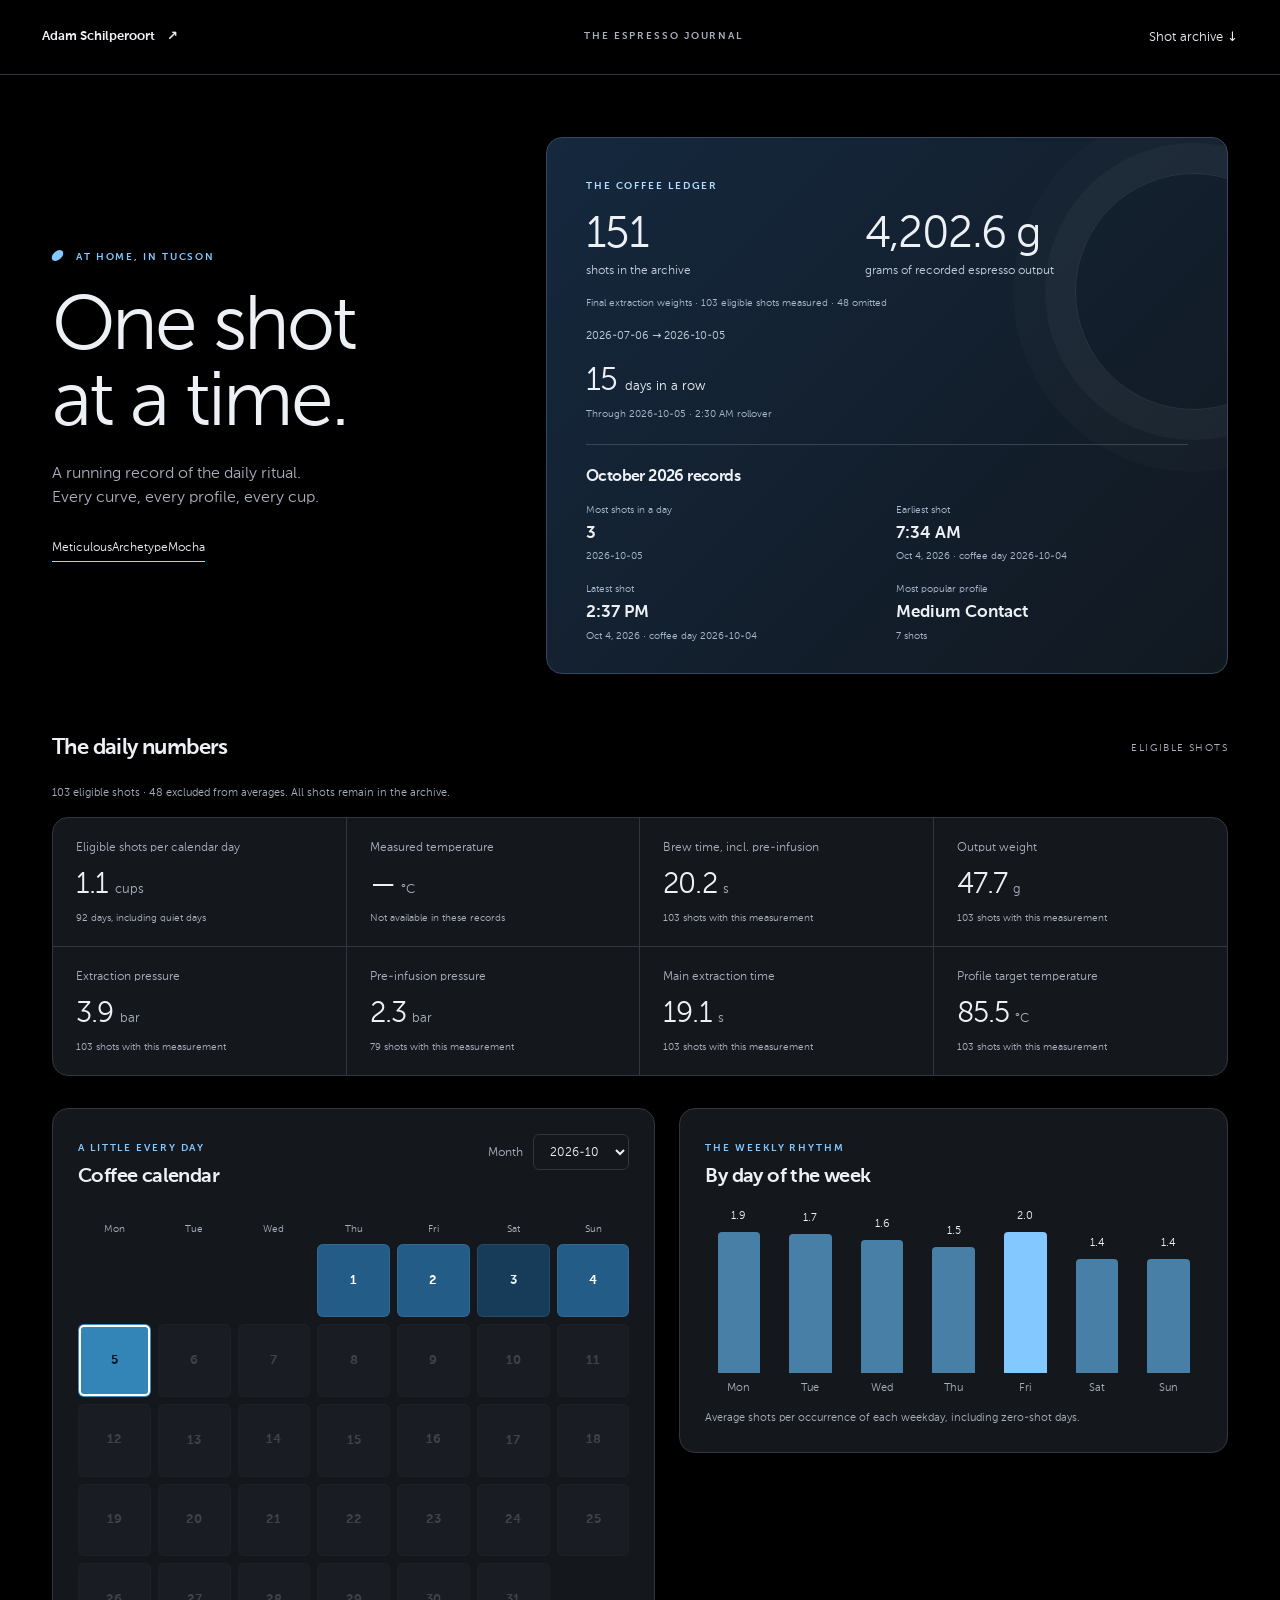
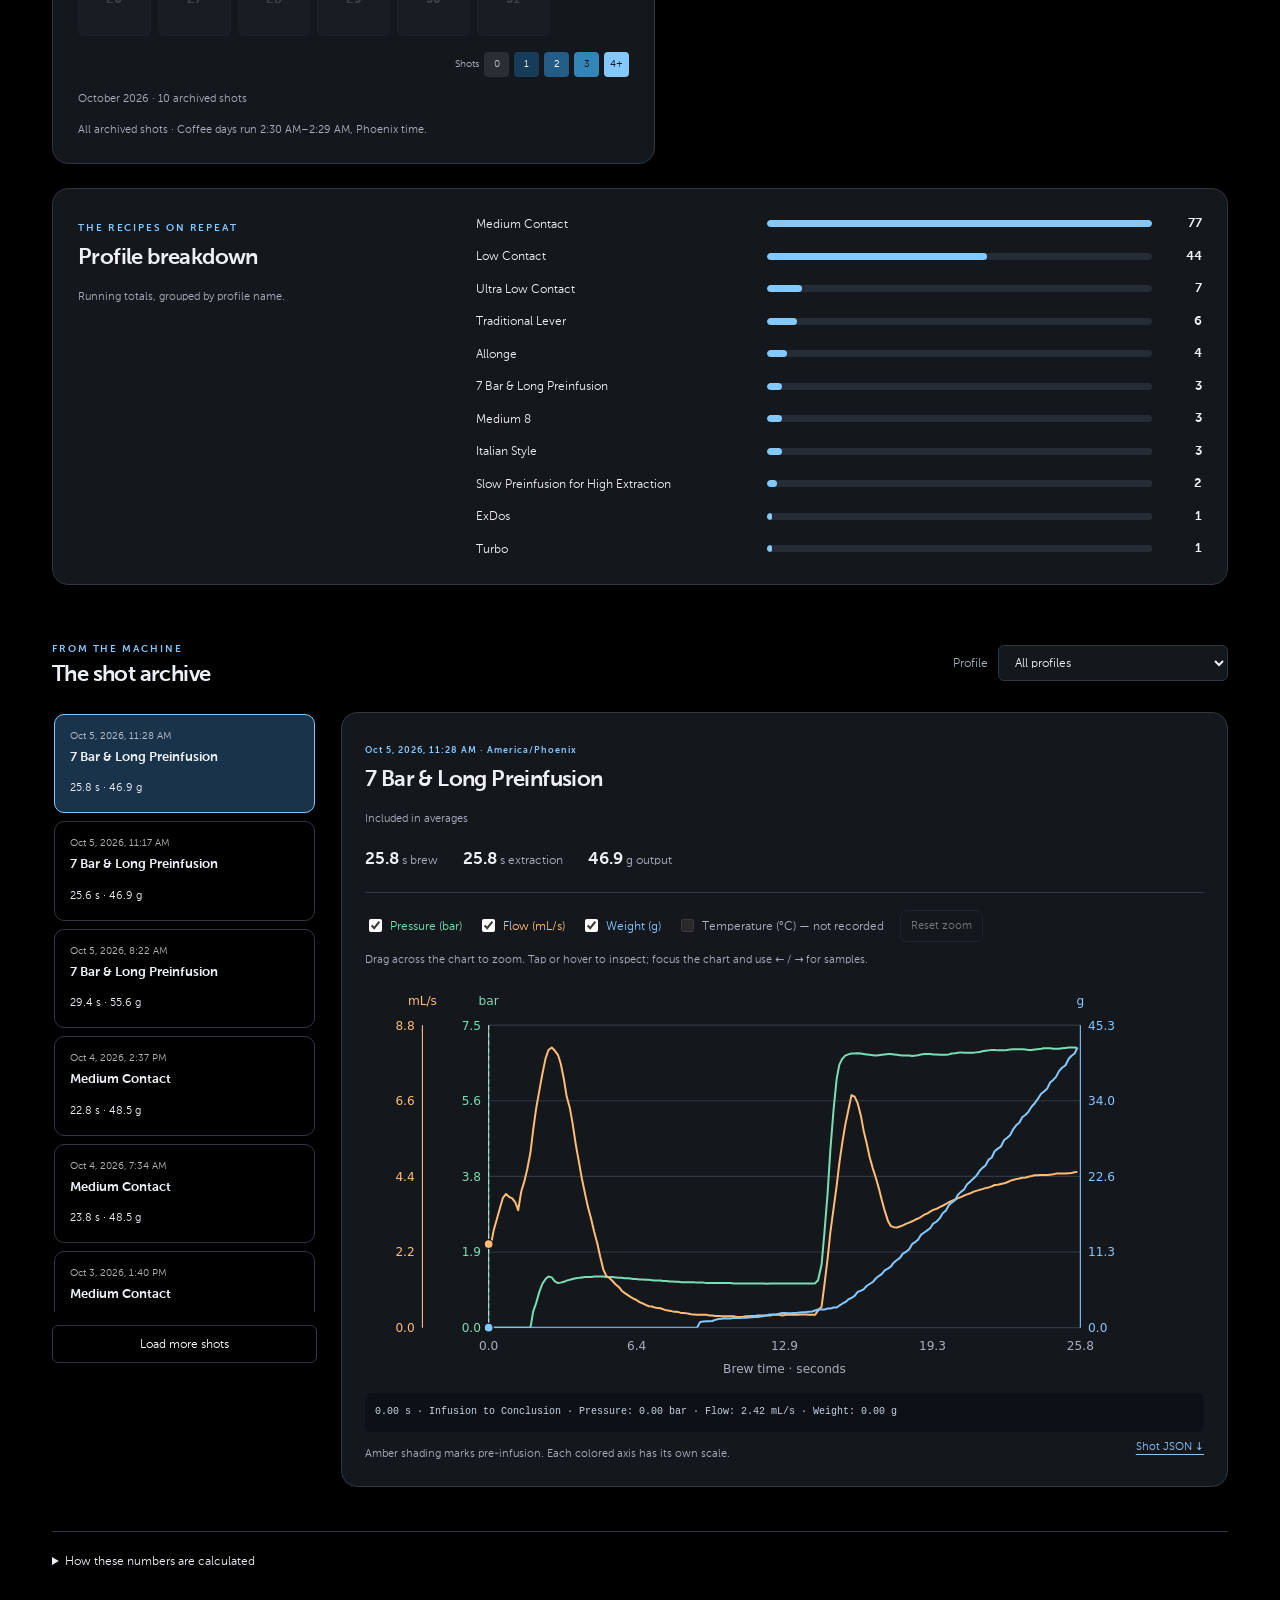
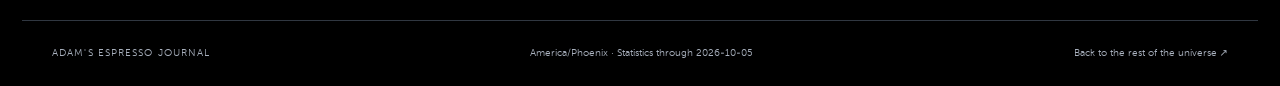
==== commit c2cad799: "Espresso: install dashboard" ====
--- a/espresso/index.html
+++ b/espresso/index.html
@@ -7,29 +7,29 @@
   <meta name="viewport" content="width=device-width,initial-scale=1">
   <meta name="description" content="Adam's espresso journal: Meticulous extraction curves, profiles and brewing statistics.">
   <title>Espresso journal · Adam Schilperoort</title>
-  <link rel="stylesheet" href="style.css?v=1.2.1">
-  <script src="app.js?v=1.2.1" defer></script>
+  <link rel="stylesheet" href="style.css?v=1.4.0">
+  <script src="app.js?v=1.4.0" defer></script>
 </head>
 <body>
 <header class="top"><a href="/">Adam Schilperoort <span>↗</span></a><span class="edition">THE ESPRESSO JOURNAL</span><a href="#shots">Shot archive ↓</a></header>
 <main>
   <section class="hero">
     <div><div class="eyebrow"><span class="bean"></span> AT HOME, IN TUCSON</div><h1>One shot<br>at a time.</h1><p>A running record of the daily ritual.<br>Every curve, every profile, every cup.</p><div class="machine" id="machine">Meticulous</div></div>
-    <div class="total-card"><span class="eyebrow">THE RUNNING TOTAL</span><strong id="total">—</strong><span class="total-label">shots in the archive</span><div class="rule"></div><p id="date-range">Loading your espresso journal…</p><small>One saved shot = one cup proxy</small></div>
+    <div class="total-card"><span class="eyebrow">THE COFFEE LEDGER</span><div class="ledger-totals"><div><strong id="total">—</strong><span>shots in the archive</span></div><div><strong id="output-grams">—</strong><span>grams of recorded espresso output</span></div></div><p id="output-note"></p><p id="date-range"></p><div class="streak"><strong id="streak-count">—</strong><span>days in a row</span><small id="streak-note"></small></div><div class="rule"></div><h2 id="records-title">This month's records</h2><div id="month-records" class="month-records"></div></div>
   </section>
   <p id="notice" role="status" class="notice">Loading shot data…</p>
-  <section aria-labelledby="averages-title"><div class="section-title"><h2 id="averages-title">The daily numbers</h2><span>ALL ARCHIVED SHOTS</span></div><div id="metrics" class="metrics"></div></section>
+  <section aria-labelledby="averages-title"><div class="section-title"><h2 id="averages-title">The daily numbers</h2><span>ELIGIBLE SHOTS</span></div><p id="quality-summary" class="caption" role="status"></p><div id="metrics" class="metrics"></div></section>
   <section class="charts" aria-label="Brewing habits">
-    <article class="panel cumulative"><div class="panel-heading"><div><span class="eyebrow">A LITTLE EVERY DAY</span><h2>Cups over time</h2></div><span id="daily-average" class="pill">— / day</span></div><div id="cumulative" class="chart-host"></div><p class="caption">Cumulative saved shots. Days without a shot are included.</p></article>
+    <article class="panel calendar-panel"><div class="panel-heading"><div><span class="eyebrow">A LITTLE EVERY DAY</span><h2>Coffee calendar</h2></div><label class="filter">Month <select id="calendar-month" aria-label="Coffee calendar month"></select></label></div><div id="coffee-calendar" class="coffee-calendar"></div><div class="heat-legend"><span>Shots</span><span class="heat level-0">0</span><span class="heat level-1">1</span><span class="heat level-2">2</span><span class="heat level-3">3</span><span class="heat level-4">4+</span></div><p id="calendar-detail" class="caption" role="status">Select a day for its shot count.</p><p class="caption">All archived shots · Coffee days run 2:30 AM–2:29 AM, Phoenix time.</p></article>
     <article class="panel"><div class="panel-heading"><div><span class="eyebrow">THE WEEKLY RHYTHM</span><h2>By day of the week</h2></div></div><div id="weekdays" class="weekdays"></div><p class="caption">Average shots per occurrence of each weekday, including zero-shot days.</p></article>
   </section>
   <section class="profiles panel" aria-labelledby="profiles-title"><div><span class="eyebrow">THE RECIPES ON REPEAT</span><h2 id="profiles-title">Profile breakdown</h2><p class="caption">Running totals, grouped by profile name.</p></div><div id="profiles" class="profile-bars"></div></section>
   <section id="shots" aria-labelledby="shots-title"><div class="section-title"><div><span class="eyebrow">FROM THE MACHINE</span><h2 id="shots-title">The shot archive</h2></div><label class="filter">Profile <select id="profile-filter"><option value="">All profiles</option></select></label></div>
     <div class="archive"><aside class="shot-list-panel"><div id="shot-list" class="shot-list"></div><button id="more" class="more" hidden>Load more shots</button></aside>
-      <article class="selected panel"><div class="selected-top"><div><span class="eyebrow" id="shot-date">SELECT A SHOT</span><h2 id="shot-name">Extraction curves</h2></div></div><div id="shot-metrics" class="shot-metrics"></div><div id="curves" class="curves"><p class="empty">Shots will appear here after the first import.</p></div><div id="readout" class="readout" aria-live="polite">Move over the chart or use arrow keys to inspect samples.</div><div class="selected-footer"><p class="caption">Amber shading marks pre-infusion. Each colored axis has its own scale.</p><a id="json-link" hidden>Shot JSON ↓</a></div></article>
+      <article class="selected panel"><div class="selected-top"><div><span class="eyebrow" id="shot-date">SELECT A SHOT</span><h2 id="shot-name">Extraction curves</h2></div></div><p id="shot-quality" class="caption"></p><div id="shot-metrics" class="shot-metrics"></div><div id="curves" class="curves"><p class="empty">Shots will appear here after the first import.</p></div><div id="readout" class="readout" aria-live="polite">Move over the chart or use arrow keys to inspect samples.</div><div class="selected-footer"><p class="caption">Amber shading marks pre-infusion. Each colored axis has its own scale.</p><a id="json-link" hidden>Shot JSON ↓</a></div></article>
     </div>
   </section>
-  <details class="method"><summary>How these numbers are calculated</summary><p>All timestamps use the displayed local timezone. A saved shot is a cup proxy and can include an aborted brew; this is an archive count, not a physical cup counter. Heating and purge are excluded by matching recorded states to the profile’s stage names.</p><p>Brew time includes pre-infusion. Main extraction time excludes stages identified as pre-infusion. Within a shot, measured pressure and temperature are weighted by the time represented by each sample; across shots, each available shot mean has equal weight. Missing measurements are excluded, never treated as zero. The sample count appears beneath each average.</p><p>Output weight is the peak nonnegative scale reading during brewing and immediate draining, before cup removal/purge. This estimate can include scale noise. Target temperature comes from the profile and is separate from measured temperature. Pre-infusion detection uses configurable stage names/patterns; unnamed or differently named phases may need local configuration.</p><p>Daily averages span the first archived shot through the statistics date, including quiet days. Weekday averages use the number of Mondays, Tuesdays, etc. in that same period. Only history still available when collection began can be imported.</p></details>
+  <details class="method"><summary>How these numbers are calculated</summary><p>The coffee calendar, monthly records and streak use a 2:30 AM local day boundary. Before 2:30 AM belongs to the previous coffee day and may count toward the previous month. Earliest/latest rank the time within that coffee day, not the chronological first/last date of the month. Records and streaks include all archived attempts. Ties are displayed. A streak through yesterday stays active while today is still in progress.</p><p>Total espresso output sums the last recorded extraction-phase weight for eligible shots only, excluding missing or negative endpoints; it is not measured consumption. This differs from the peak brew/drain weight used in the existing per-shot metrics. Existing daily averages and weekday bars still use midnight-based dates.</p><p>All timestamps use the displayed local timezone. A saved shot is a cup proxy and can include an aborted brew; this is an archive count, not a physical cup counter. Heating and purge are excluded by matching recorded states to the profile’s stage names.</p><p>Brew time includes pre-infusion. Main extraction time excludes stages identified as pre-infusion. Aborted shots identified by explicit markers, shots at or above the duration limit, and implausible weights are excluded from the daily numbers but kept in the archive. The eligibility counts and exclusion reasons are shown above. Within a shot, measured pressure and temperature are weighted by the time represented by each sample; across eligible shots, each available shot mean has equal weight. Missing measurements are excluded, never treated as zero. The sample count appears beneath each average.</p><p>Output weight is the peak nonnegative scale reading during brewing and immediate draining, before cup removal/purge. This estimate can include scale noise. Target temperature comes from the profile and is separate from measured temperature. Pre-infusion detection uses configurable stage names/patterns; unnamed or differently named phases may need local configuration.</p><p>Archive counts, calendar/weekday plots and profile totals include all archived attempts. The daily numbers and per-date measurement averages use eligible shots only. Daily averages span the first archived shot through the statistics date, including quiet days. Weekday averages use the number of Mondays, Tuesdays, etc. in that same period. Only history still available when collection began can be imported.</p></details>
 </main>
 <footer><span>ADAM'S ESPRESSO JOURNAL</span><span id="footer-date">Meticulous · Five-minute collection</span><a href="/">Back to the rest of the universe ↗</a></footer>
 </body>
--- a/espresso/style.css
+++ b/espresso/style.css
@@ -13,3 +13,10 @@
 @media(min-width:901px) and (max-width:1150px){.archive{grid-template-columns:190px minmax(0,1fr)}}
 
 ::selection{background:#315c80;color:#fff}.plot-controls input:disabled{opacity:.5}.plot-controls label:has(input:disabled){color:var(--muted)!important}.plot-scroll{scrollbar-color:#4c596b #14171c}.selected-footer a{color:var(--green)}
+
+.more:disabled{background:#2b3038;color:#a8b0bd;opacity:.65;cursor:wait}.quality-badge{color:#ffbc75;margin-top:7px}#quality-summary{margin:0 0 16px}#shot-quality{margin:6px 0 12px}
+
+/* Calendar and coffee ledger */
+.hero{grid-template-columns:.85fr 1.3fr;gap:48px}.ledger-totals{display:grid;grid-template-columns:1fr 1.25fr;gap:20px}.total-card .ledger-totals strong{font-size:clamp(30px,3.4vw,48px);letter-spacing:-1.6px;margin:10px 0 3px;overflow-wrap:anywhere}.ledger-totals span{font-size:12px;color:#c6d0dd;display:block}.total-card #output-note{font-size:10px;color:#a8b9cd}.total-card #date-range{font-size:11px}.total-card .streak{display:flex;align-items:baseline;gap:8px;flex-wrap:wrap;margin-top:16px}.total-card .streak strong{font-size:32px;letter-spacing:-1px;margin:0}.streak span{font-size:13px}.streak small{flex-basis:100%}.total-card h2{font-size:16px;margin:20px 0 14px}.month-records{display:grid;grid-template-columns:1fr 1fr;gap:18px}.record{min-width:0}.record span,.record b,.record small{display:block;overflow-wrap:anywhere}.record span{font-size:10px;color:#a8b9cd}.record b{font-size:17px;font-weight:700;margin:3px 0}.record small{font-size:10px;line-height:1.5}.coffee-calendar{display:grid;grid-template-columns:repeat(7,minmax(0,1fr));gap:7px;margin:22px 0 16px}.calendar-weekday{text-align:center;color:var(--muted);font-size:10px}.calendar-day{aspect-ratio:1;min-width:0;border:1px solid #ffffff12;border-radius:6px;cursor:pointer;font-size:13px;color:#edf0f5;font-weight:700}.level-0{background:#292d34;color:#c0c7d1}.level-1{background:#173c59;color:#e8f5ff}.level-2{background:#235d87;color:#fff}.level-3{background:#3385b8;color:#07131d}.level-4{background:#83c8ff;color:#07131d}.calendar-day:hover{outline:2px solid #edf0f5;outline-offset:1px}.calendar-day.today{box-shadow:inset 0 0 0 2px #fff}.calendar-day.future{opacity:.25;cursor:default}.heat-legend{display:flex;justify-content:flex-end;align-items:center;gap:5px;font-size:10px;color:var(--muted)}.heat{display:inline-flex;align-items:center;justify-content:center;width:25px;height:25px;border-radius:4px}.calendar-panel .panel-heading{flex-wrap:wrap}.calendar-panel select{max-width:150px}.charts{align-items:start}.calendar-pad{aspect-ratio:1}
+@media(max-width:900px){.hero{grid-template-columns:1fr;gap:28px}.total-card .ledger-totals strong{font-size:42px}.coffee-calendar{gap:5px}}
+@media(max-width:640px){.hero{padding-top:35px}.total-card .ledger-totals strong{font-size:32px}.total-card{padding:22px}.month-records{gap:16px}.calendar-day{font-size:12px}.hero h1{font-size:64px}.record b{font-size:15px}}
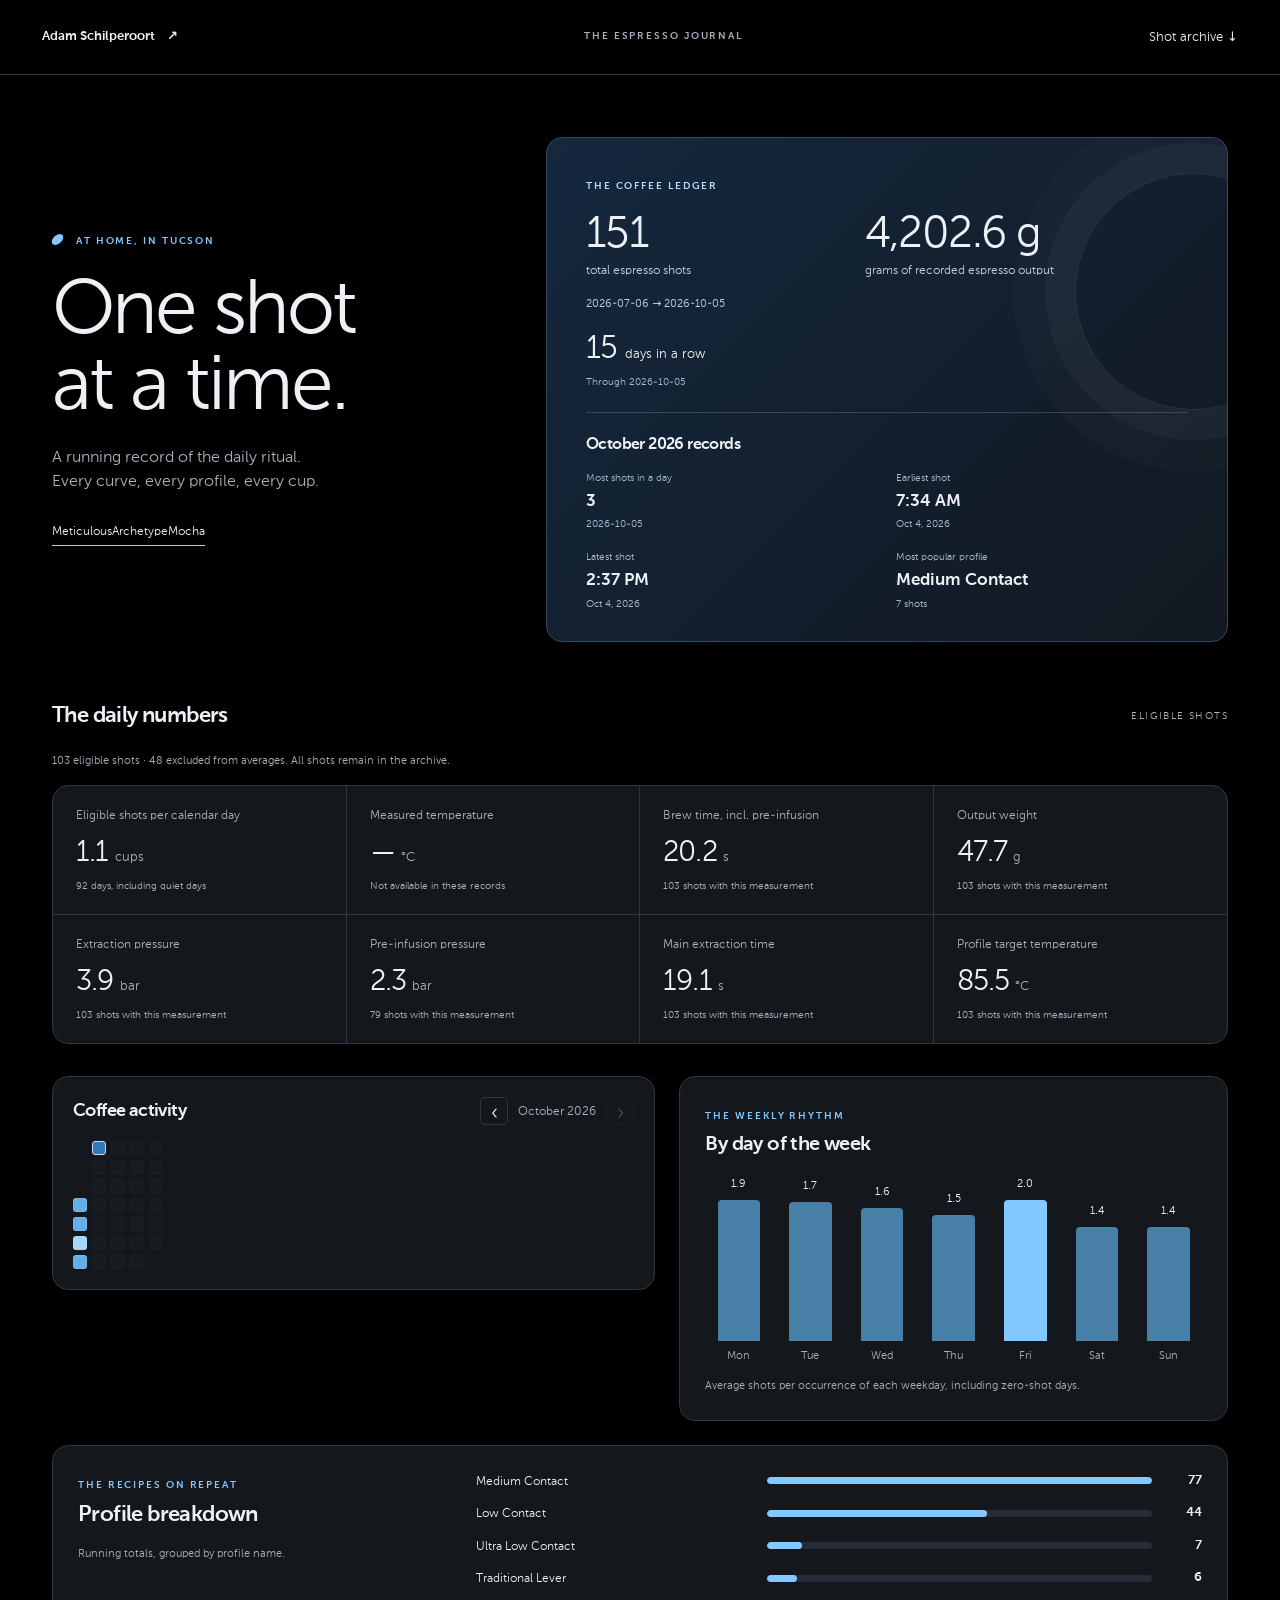
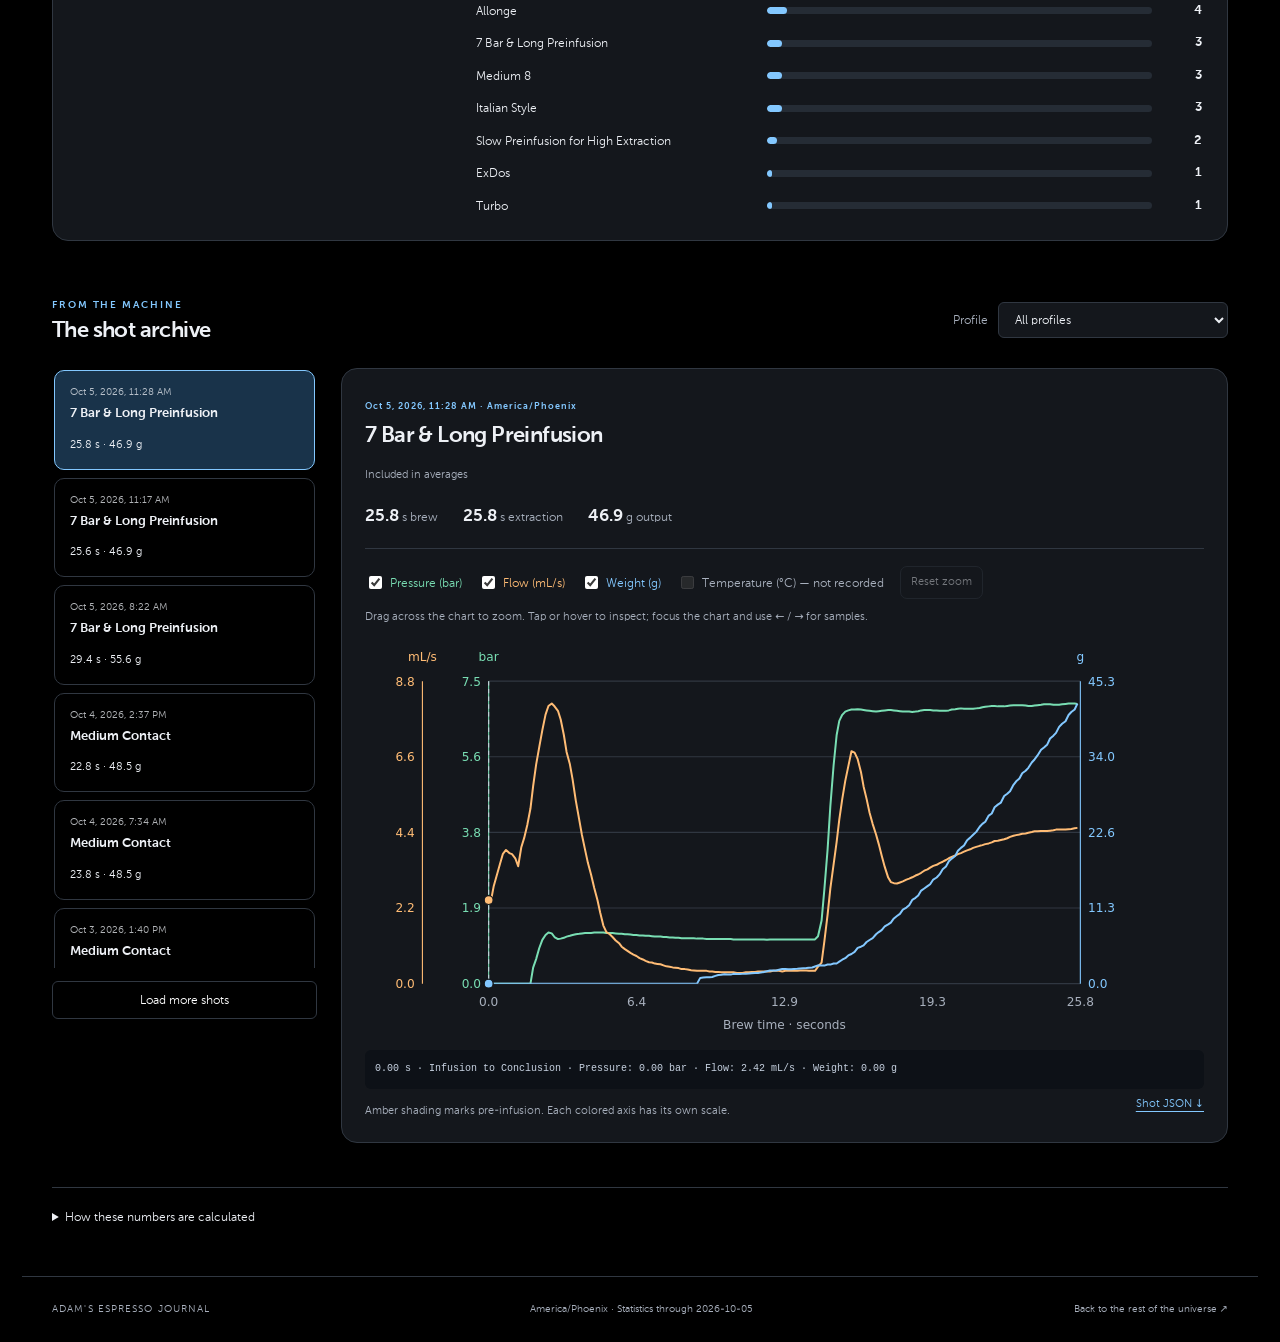
==== commit 69ab6879: "Espresso: install dashboard" ====
--- a/espresso/index.html
+++ b/espresso/index.html
@@ -7,20 +7,20 @@
   <meta name="viewport" content="width=device-width,initial-scale=1">
   <meta name="description" content="Adam's espresso journal: Meticulous extraction curves, profiles and brewing statistics.">
   <title>Espresso journal · Adam Schilperoort</title>
-  <link rel="stylesheet" href="style.css?v=1.4.0">
-  <script src="app.js?v=1.4.0" defer></script>
+  <link rel="stylesheet" href="style.css?v=1.4.1">
+  <script src="app.js?v=1.4.1" defer></script>
 </head>
 <body>
 <header class="top"><a href="/">Adam Schilperoort <span>↗</span></a><span class="edition">THE ESPRESSO JOURNAL</span><a href="#shots">Shot archive ↓</a></header>
 <main>
   <section class="hero">
     <div><div class="eyebrow"><span class="bean"></span> AT HOME, IN TUCSON</div><h1>One shot<br>at a time.</h1><p>A running record of the daily ritual.<br>Every curve, every profile, every cup.</p><div class="machine" id="machine">Meticulous</div></div>
-    <div class="total-card"><span class="eyebrow">THE COFFEE LEDGER</span><div class="ledger-totals"><div><strong id="total">—</strong><span>shots in the archive</span></div><div><strong id="output-grams">—</strong><span>grams of recorded espresso output</span></div></div><p id="output-note"></p><p id="date-range"></p><div class="streak"><strong id="streak-count">—</strong><span>days in a row</span><small id="streak-note"></small></div><div class="rule"></div><h2 id="records-title">This month's records</h2><div id="month-records" class="month-records"></div></div>
+    <div class="total-card"><span class="eyebrow">THE COFFEE LEDGER</span><div class="ledger-totals"><div><strong id="total">—</strong><span>total espresso shots</span></div><div><strong id="output-grams">—</strong><span>grams of recorded espresso output</span></div></div><p id="date-range"></p><div class="streak"><strong id="streak-count">—</strong><span>days in a row</span><small id="streak-note"></small></div><div class="rule"></div><h2 id="records-title">This month's records</h2><div id="month-records" class="month-records"></div></div>
   </section>
   <p id="notice" role="status" class="notice">Loading shot data…</p>
   <section aria-labelledby="averages-title"><div class="section-title"><h2 id="averages-title">The daily numbers</h2><span>ELIGIBLE SHOTS</span></div><p id="quality-summary" class="caption" role="status"></p><div id="metrics" class="metrics"></div></section>
   <section class="charts" aria-label="Brewing habits">
-    <article class="panel calendar-panel"><div class="panel-heading"><div><span class="eyebrow">A LITTLE EVERY DAY</span><h2>Coffee calendar</h2></div><label class="filter">Month <select id="calendar-month" aria-label="Coffee calendar month"></select></label></div><div id="coffee-calendar" class="coffee-calendar"></div><div class="heat-legend"><span>Shots</span><span class="heat level-0">0</span><span class="heat level-1">1</span><span class="heat level-2">2</span><span class="heat level-3">3</span><span class="heat level-4">4+</span></div><p id="calendar-detail" class="caption" role="status">Select a day for its shot count.</p><p class="caption">All archived shots · Coffee days run 2:30 AM–2:29 AM, Phoenix time.</p></article>
+    <article class="panel calendar-panel"><div class="panel-heading"><h2>Coffee activity</h2><div class="calendar-nav"><button id="calendar-prev" type="button" aria-label="Previous month">‹</button><span id="calendar-month-label" aria-live="polite"></span><button id="calendar-next" type="button" aria-label="Next month">›</button></div></div><div id="coffee-calendar" class="coffee-calendar" role="group" aria-label="Daily espresso shots"></div></article>
     <article class="panel"><div class="panel-heading"><div><span class="eyebrow">THE WEEKLY RHYTHM</span><h2>By day of the week</h2></div></div><div id="weekdays" class="weekdays"></div><p class="caption">Average shots per occurrence of each weekday, including zero-shot days.</p></article>
   </section>
   <section class="profiles panel" aria-labelledby="profiles-title"><div><span class="eyebrow">THE RECIPES ON REPEAT</span><h2 id="profiles-title">Profile breakdown</h2><p class="caption">Running totals, grouped by profile name.</p></div><div id="profiles" class="profile-bars"></div></section>
--- a/espresso/style.css
+++ b/espresso/style.css
@@ -17,6 +17,7 @@
 .more:disabled{background:#2b3038;color:#a8b0bd;opacity:.65;cursor:wait}.quality-badge{color:#ffbc75;margin-top:7px}#quality-summary{margin:0 0 16px}#shot-quality{margin:6px 0 12px}
 
 /* Calendar and coffee ledger */
-.hero{grid-template-columns:.85fr 1.3fr;gap:48px}.ledger-totals{display:grid;grid-template-columns:1fr 1.25fr;gap:20px}.total-card .ledger-totals strong{font-size:clamp(30px,3.4vw,48px);letter-spacing:-1.6px;margin:10px 0 3px;overflow-wrap:anywhere}.ledger-totals span{font-size:12px;color:#c6d0dd;display:block}.total-card #output-note{font-size:10px;color:#a8b9cd}.total-card #date-range{font-size:11px}.total-card .streak{display:flex;align-items:baseline;gap:8px;flex-wrap:wrap;margin-top:16px}.total-card .streak strong{font-size:32px;letter-spacing:-1px;margin:0}.streak span{font-size:13px}.streak small{flex-basis:100%}.total-card h2{font-size:16px;margin:20px 0 14px}.month-records{display:grid;grid-template-columns:1fr 1fr;gap:18px}.record{min-width:0}.record span,.record b,.record small{display:block;overflow-wrap:anywhere}.record span{font-size:10px;color:#a8b9cd}.record b{font-size:17px;font-weight:700;margin:3px 0}.record small{font-size:10px;line-height:1.5}.coffee-calendar{display:grid;grid-template-columns:repeat(7,minmax(0,1fr));gap:7px;margin:22px 0 16px}.calendar-weekday{text-align:center;color:var(--muted);font-size:10px}.calendar-day{aspect-ratio:1;min-width:0;border:1px solid #ffffff12;border-radius:6px;cursor:pointer;font-size:13px;color:#edf0f5;font-weight:700}.level-0{background:#292d34;color:#c0c7d1}.level-1{background:#173c59;color:#e8f5ff}.level-2{background:#235d87;color:#fff}.level-3{background:#3385b8;color:#07131d}.level-4{background:#83c8ff;color:#07131d}.calendar-day:hover{outline:2px solid #edf0f5;outline-offset:1px}.calendar-day.today{box-shadow:inset 0 0 0 2px #fff}.calendar-day.future{opacity:.25;cursor:default}.heat-legend{display:flex;justify-content:flex-end;align-items:center;gap:5px;font-size:10px;color:var(--muted)}.heat{display:inline-flex;align-items:center;justify-content:center;width:25px;height:25px;border-radius:4px}.calendar-panel .panel-heading{flex-wrap:wrap}.calendar-panel select{max-width:150px}.charts{align-items:start}.calendar-pad{aspect-ratio:1}
+.hero{grid-template-columns:.85fr 1.3fr;gap:48px}.ledger-totals{display:grid;grid-template-columns:1fr 1.25fr;gap:20px}.total-card .ledger-totals strong{font-size:clamp(30px,3.4vw,48px);letter-spacing:-1.6px;margin:10px 0 3px;overflow-wrap:anywhere}.ledger-totals span{font-size:12px;color:#c6d0dd;display:block}.total-card #output-note{font-size:10px;color:#a8b9cd}.total-card #date-range{font-size:11px}.total-card .streak{display:flex;align-items:baseline;gap:8px;flex-wrap:wrap;margin-top:16px}.total-card .streak strong{font-size:32px;letter-spacing:-1px;margin:0}.streak span{font-size:13px}.streak small{flex-basis:100%}.total-card h2{font-size:16px;margin:20px 0 14px}.month-records{display:grid;grid-template-columns:1fr 1fr;gap:18px}.record{min-width:0}.record span,.record b,.record small{display:block;overflow-wrap:anywhere}.record span{font-size:10px;color:#a8b9cd}.record b{font-size:17px;font-weight:700;margin:3px 0}.record small{font-size:10px;line-height:1.5}/* Contribution squares fill weeks vertically, with immediate CSS tooltips. */
+.coffee-calendar{display:grid;grid-template-rows:repeat(7,14px);grid-auto-flow:column;grid-auto-columns:14px;gap:5px;margin:16px 0 0;width:max-content}.calendar-day,.calendar-pad{width:14px;height:14px;padding:0;min-width:0;border-radius:3px}.calendar-day{border:1px solid #ffffff18;position:relative;cursor:pointer;appearance:none}.level-0{background:#292d34}.level-1{background:#a5d8ff}.level-2{background:#65afe6}.level-3{background:#317ab7}.level-4{background:#174879}.calendar-day:hover,.calendar-day:focus-visible{outline:2px solid #c4d9ef;outline-offset:1px;z-index:3}.calendar-day.today{border-color:#c4d9ef}.calendar-day.future{opacity:.2;cursor:default}.day-tooltip{display:none;position:absolute;bottom:calc(100% + 9px);left:-5px;width:max-content;max-width:210px;padding:7px 9px;border:1px solid #465263;border-radius:6px;background:#101820;color:#edf0f5;font:11px/1.4 system-ui,sans-serif;text-align:left;box-shadow:0 3px 12px #0008;pointer-events:none;z-index:10}.calendar-day:hover .day-tooltip,.calendar-day:focus .day-tooltip{display:block}.calendar-panel .panel-heading{align-items:center;flex-wrap:wrap;gap:8px}.calendar-panel h2{margin:0;font-size:18px}.calendar-nav{display:flex;align-items:center;gap:10px;font-size:12px;color:var(--muted)}.calendar-nav button{width:28px;height:28px;border:1px solid var(--line);border-radius:5px;background:transparent;color:var(--ink);font-size:21px;line-height:1;cursor:pointer}.calendar-nav button:disabled{opacity:.25;cursor:default}.charts{align-items:start}.calendar-panel{padding:20px}
 @media(max-width:900px){.hero{grid-template-columns:1fr;gap:28px}.total-card .ledger-totals strong{font-size:42px}.coffee-calendar{gap:5px}}
-@media(max-width:640px){.hero{padding-top:35px}.total-card .ledger-totals strong{font-size:32px}.total-card{padding:22px}.month-records{gap:16px}.calendar-day{font-size:12px}.hero h1{font-size:64px}.record b{font-size:15px}}
+@media(max-width:640px){.hero{padding-top:35px}.total-card .ledger-totals strong{font-size:32px}.total-card{padding:22px}.month-records{gap:16px}.hero h1{font-size:64px}.record b{font-size:15px}}
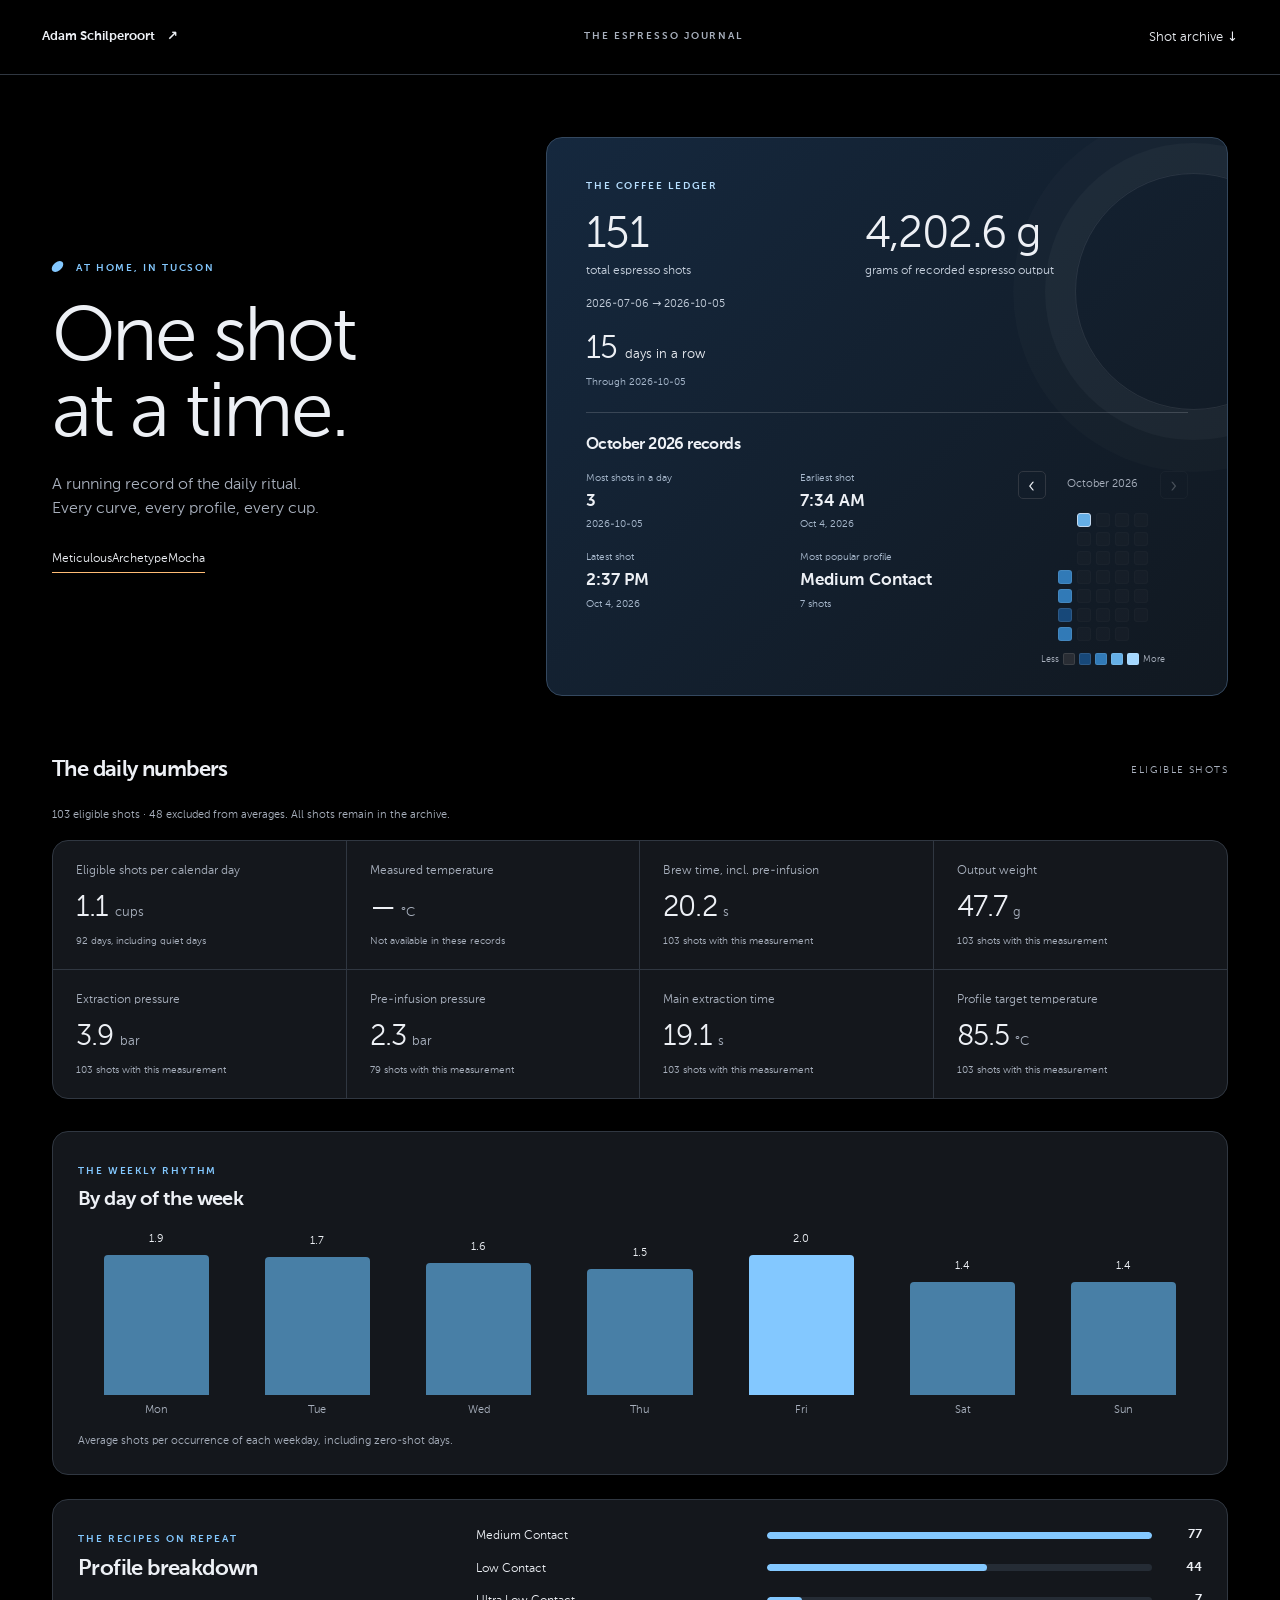
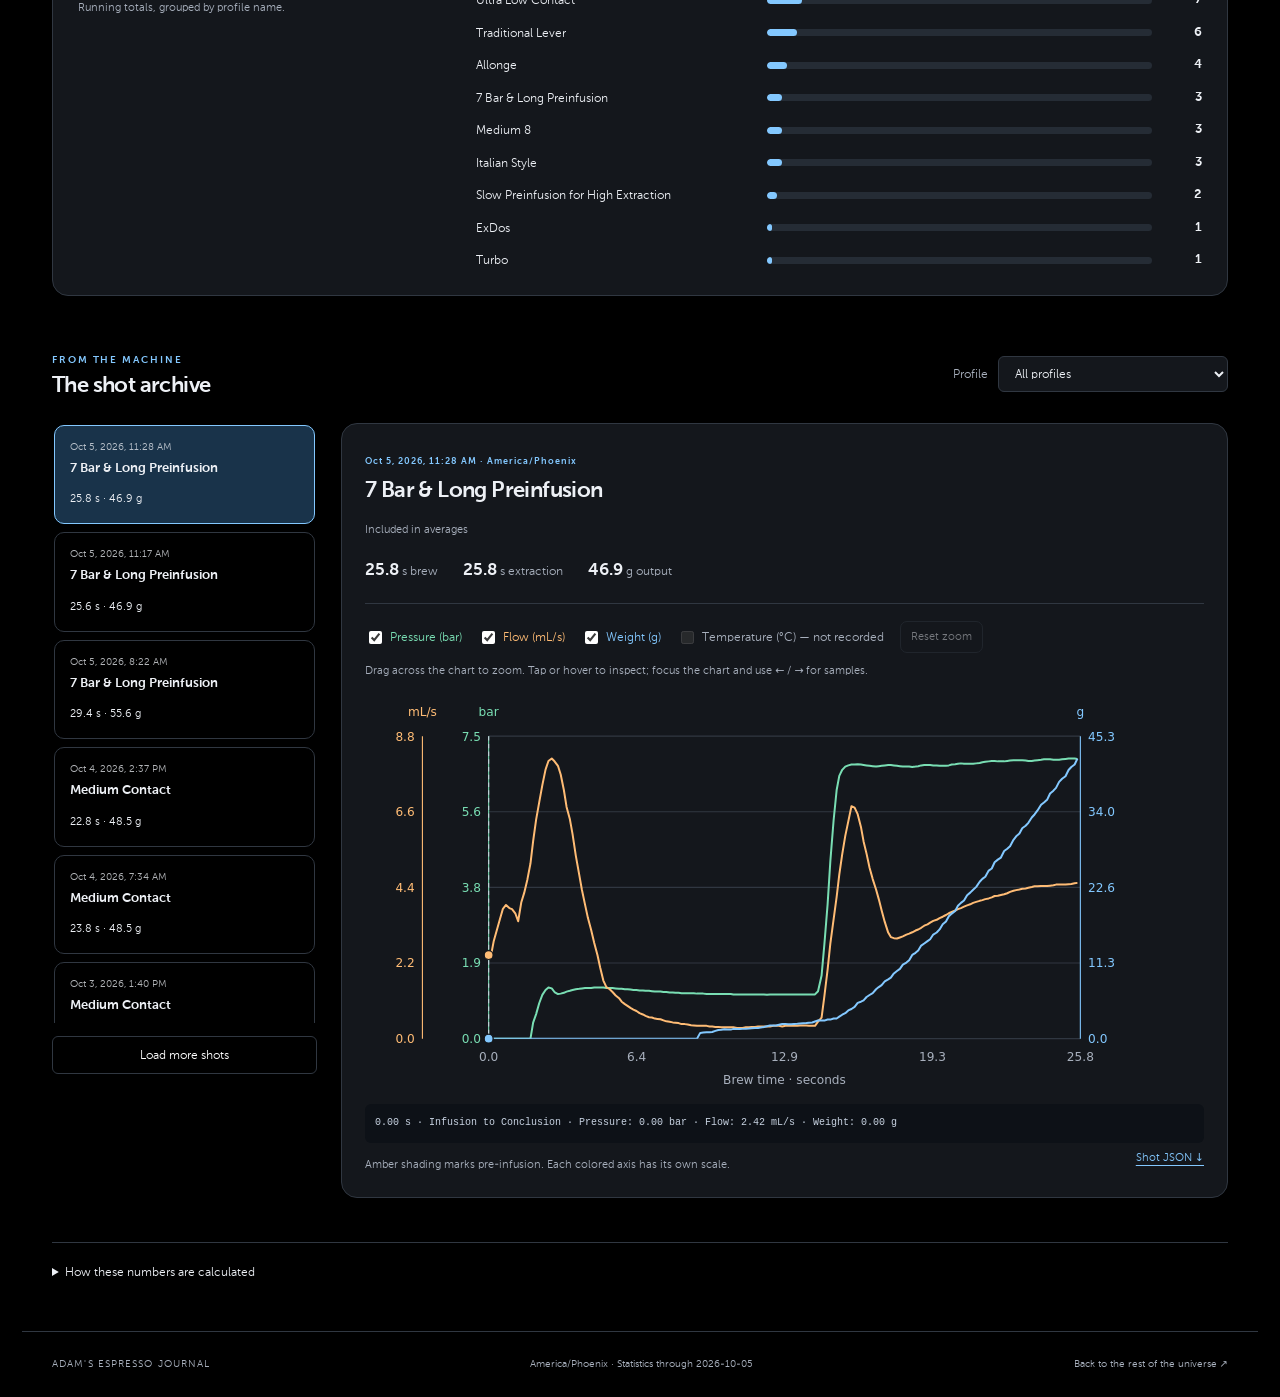
==== commit cb5e1ddb: "Espresso: install dashboard" ====
--- a/espresso/index.html
+++ b/espresso/index.html
@@ -7,20 +7,19 @@
   <meta name="viewport" content="width=device-width,initial-scale=1">
   <meta name="description" content="Adam's espresso journal: Meticulous extraction curves, profiles and brewing statistics.">
   <title>Espresso journal · Adam Schilperoort</title>
-  <link rel="stylesheet" href="style.css?v=1.4.1">
-  <script src="app.js?v=1.4.1" defer></script>
+  <link rel="stylesheet" href="style.css?v=1.4.2">
+  <script src="app.js?v=1.4.2" defer></script>
 </head>
 <body>
 <header class="top"><a href="/">Adam Schilperoort <span>↗</span></a><span class="edition">THE ESPRESSO JOURNAL</span><a href="#shots">Shot archive ↓</a></header>
 <main>
   <section class="hero">
     <div><div class="eyebrow"><span class="bean"></span> AT HOME, IN TUCSON</div><h1>One shot<br>at a time.</h1><p>A running record of the daily ritual.<br>Every curve, every profile, every cup.</p><div class="machine" id="machine">Meticulous</div></div>
-    <div class="total-card"><span class="eyebrow">THE COFFEE LEDGER</span><div class="ledger-totals"><div><strong id="total">—</strong><span>total espresso shots</span></div><div><strong id="output-grams">—</strong><span>grams of recorded espresso output</span></div></div><p id="date-range"></p><div class="streak"><strong id="streak-count">—</strong><span>days in a row</span><small id="streak-note"></small></div><div class="rule"></div><h2 id="records-title">This month's records</h2><div id="month-records" class="month-records"></div></div>
+    <div class="total-card"><span class="eyebrow">THE COFFEE LEDGER</span><div class="ledger-totals"><div><strong id="total">—</strong><span>total espresso shots</span></div><div><strong id="output-grams">—</strong><span>grams of recorded espresso output</span></div></div><p id="date-range"></p><div class="streak"><strong id="streak-count">—</strong><span>days in a row</span><small id="streak-note"></small></div><div class="rule"></div><h2 id="records-title">This month's records</h2><div class="records-layout"><div id="month-records" class="month-records"></div><div class="records-calendar"><div class="calendar-nav"><button id="calendar-prev" type="button" aria-label="Previous month">‹</button><span id="calendar-month-label" aria-live="polite"></span><button id="calendar-next" type="button" aria-label="Next month">›</button></div><div id="coffee-calendar" class="coffee-calendar" role="group" aria-label="Daily espresso shots"></div><div class="heat-legend" role="img" aria-label="Fewer shots are dark, more shots are bright blue"><span>Less</span><i class="level-0"></i><i class="level-1"></i><i class="level-2"></i><i class="level-3"></i><i class="level-4"></i><span>More</span></div></div></div></div>
   </section>
   <p id="notice" role="status" class="notice">Loading shot data…</p>
   <section aria-labelledby="averages-title"><div class="section-title"><h2 id="averages-title">The daily numbers</h2><span>ELIGIBLE SHOTS</span></div><p id="quality-summary" class="caption" role="status"></p><div id="metrics" class="metrics"></div></section>
   <section class="charts" aria-label="Brewing habits">
-    <article class="panel calendar-panel"><div class="panel-heading"><h2>Coffee activity</h2><div class="calendar-nav"><button id="calendar-prev" type="button" aria-label="Previous month">‹</button><span id="calendar-month-label" aria-live="polite"></span><button id="calendar-next" type="button" aria-label="Next month">›</button></div></div><div id="coffee-calendar" class="coffee-calendar" role="group" aria-label="Daily espresso shots"></div></article>
     <article class="panel"><div class="panel-heading"><div><span class="eyebrow">THE WEEKLY RHYTHM</span><h2>By day of the week</h2></div></div><div id="weekdays" class="weekdays"></div><p class="caption">Average shots per occurrence of each weekday, including zero-shot days.</p></article>
   </section>
   <section class="profiles panel" aria-labelledby="profiles-title"><div><span class="eyebrow">THE RECIPES ON REPEAT</span><h2 id="profiles-title">Profile breakdown</h2><p class="caption">Running totals, grouped by profile name.</p></div><div id="profiles" class="profile-bars"></div></section>
--- a/espresso/style.css
+++ b/espresso/style.css
@@ -18,6 +18,11 @@
 
 /* Calendar and coffee ledger */
 .hero{grid-template-columns:.85fr 1.3fr;gap:48px}.ledger-totals{display:grid;grid-template-columns:1fr 1.25fr;gap:20px}.total-card .ledger-totals strong{font-size:clamp(30px,3.4vw,48px);letter-spacing:-1.6px;margin:10px 0 3px;overflow-wrap:anywhere}.ledger-totals span{font-size:12px;color:#c6d0dd;display:block}.total-card #output-note{font-size:10px;color:#a8b9cd}.total-card #date-range{font-size:11px}.total-card .streak{display:flex;align-items:baseline;gap:8px;flex-wrap:wrap;margin-top:16px}.total-card .streak strong{font-size:32px;letter-spacing:-1px;margin:0}.streak span{font-size:13px}.streak small{flex-basis:100%}.total-card h2{font-size:16px;margin:20px 0 14px}.month-records{display:grid;grid-template-columns:1fr 1fr;gap:18px}.record{min-width:0}.record span,.record b,.record small{display:block;overflow-wrap:anywhere}.record span{font-size:10px;color:#a8b9cd}.record b{font-size:17px;font-weight:700;margin:3px 0}.record small{font-size:10px;line-height:1.5}/* Contribution squares fill weeks vertically, with immediate CSS tooltips. */
-.coffee-calendar{display:grid;grid-template-rows:repeat(7,14px);grid-auto-flow:column;grid-auto-columns:14px;gap:5px;margin:16px 0 0;width:max-content}.calendar-day,.calendar-pad{width:14px;height:14px;padding:0;min-width:0;border-radius:3px}.calendar-day{border:1px solid #ffffff18;position:relative;cursor:pointer;appearance:none}.level-0{background:#292d34}.level-1{background:#a5d8ff}.level-2{background:#65afe6}.level-3{background:#317ab7}.level-4{background:#174879}.calendar-day:hover,.calendar-day:focus-visible{outline:2px solid #c4d9ef;outline-offset:1px;z-index:3}.calendar-day.today{border-color:#c4d9ef}.calendar-day.future{opacity:.2;cursor:default}.day-tooltip{display:none;position:absolute;bottom:calc(100% + 9px);left:-5px;width:max-content;max-width:210px;padding:7px 9px;border:1px solid #465263;border-radius:6px;background:#101820;color:#edf0f5;font:11px/1.4 system-ui,sans-serif;text-align:left;box-shadow:0 3px 12px #0008;pointer-events:none;z-index:10}.calendar-day:hover .day-tooltip,.calendar-day:focus .day-tooltip{display:block}.calendar-panel .panel-heading{align-items:center;flex-wrap:wrap;gap:8px}.calendar-panel h2{margin:0;font-size:18px}.calendar-nav{display:flex;align-items:center;gap:10px;font-size:12px;color:var(--muted)}.calendar-nav button{width:28px;height:28px;border:1px solid var(--line);border-radius:5px;background:transparent;color:var(--ink);font-size:21px;line-height:1;cursor:pointer}.calendar-nav button:disabled{opacity:.25;cursor:default}.charts{align-items:start}.calendar-panel{padding:20px}
+.coffee-calendar{display:grid;grid-template-rows:repeat(7,14px);grid-auto-flow:column;grid-auto-columns:14px;gap:5px;margin:16px 0 0;width:max-content}.calendar-day,.calendar-pad{width:14px;height:14px;padding:0;min-width:0;border-radius:3px}.calendar-day{border:1px solid #ffffff18;position:relative;cursor:pointer;appearance:none}.level-0{background:#292d34}.level-1{background:#174879}.level-2{background:#317ab7}.level-3{background:#65afe6}.level-4{background:#a5d8ff}.calendar-day:hover,.calendar-day:focus-visible{outline:2px solid #c4d9ef;outline-offset:1px;z-index:3}.calendar-day.today{border-color:#c4d9ef}.calendar-day.future{opacity:.2;cursor:default}.day-tooltip{display:none;position:absolute;bottom:calc(100% + 9px);left:-5px;width:max-content;max-width:210px;padding:7px 9px;border:1px solid #465263;border-radius:6px;background:#101820;color:#edf0f5;font:11px/1.4 system-ui,sans-serif;text-align:left;box-shadow:0 3px 12px #0008;pointer-events:none;z-index:10}.calendar-day:hover .day-tooltip,.calendar-day:focus .day-tooltip{display:block}.calendar-panel .panel-heading{align-items:center;flex-wrap:wrap;gap:8px}.calendar-panel h2{margin:0;font-size:18px}.calendar-nav{display:flex;align-items:center;gap:10px;font-size:12px;color:var(--muted)}.calendar-nav button{width:28px;height:28px;border:1px solid var(--line);border-radius:5px;background:transparent;color:var(--ink);font-size:21px;line-height:1;cursor:pointer}.calendar-nav button:disabled{opacity:.25;cursor:default}.charts{align-items:start}.calendar-panel{padding:20px}
 @media(max-width:900px){.hero{grid-template-columns:1fr;gap:28px}.total-card .ledger-totals strong{font-size:42px}.coffee-calendar{gap:5px}}
 @media(max-width:640px){.hero{padding-top:35px}.total-card .ledger-totals strong{font-size:32px}.total-card{padding:22px}.month-records{gap:16px}.hero h1{font-size:64px}.record b{font-size:15px}}
+
+/* Monthly activity lives alongside its records, within the ledger. */
+.records-layout{display:grid;grid-template-columns:minmax(0,1fr) 170px;gap:22px;align-items:start}.records-calendar{min-width:0}.records-calendar .coffee-calendar{margin:14px auto 12px}.records-calendar .calendar-nav{justify-content:space-between;gap:4px;font-size:11px}.records-calendar .calendar-nav button{flex-shrink:0}.records-calendar .day-tooltip{left:auto;right:-5px}.heat-legend{display:flex;align-items:center;justify-content:center;gap:4px;white-space:nowrap;color:var(--muted);font-size:9px}.heat-legend i{display:block;width:12px;height:12px;border-radius:2px;border:1px solid #ffffff18;flex-shrink:0}.charts{grid-template-columns:1fr}
+@media(min-width:901px) and (max-width:1100px){.records-layout{gap:14px;grid-template-columns:minmax(0,1fr) 155px}.month-records{grid-template-columns:1fr}}
+@media(max-width:520px){.records-layout{grid-template-columns:1fr;gap:20px}.records-calendar{width:170px;justify-self:start}}
